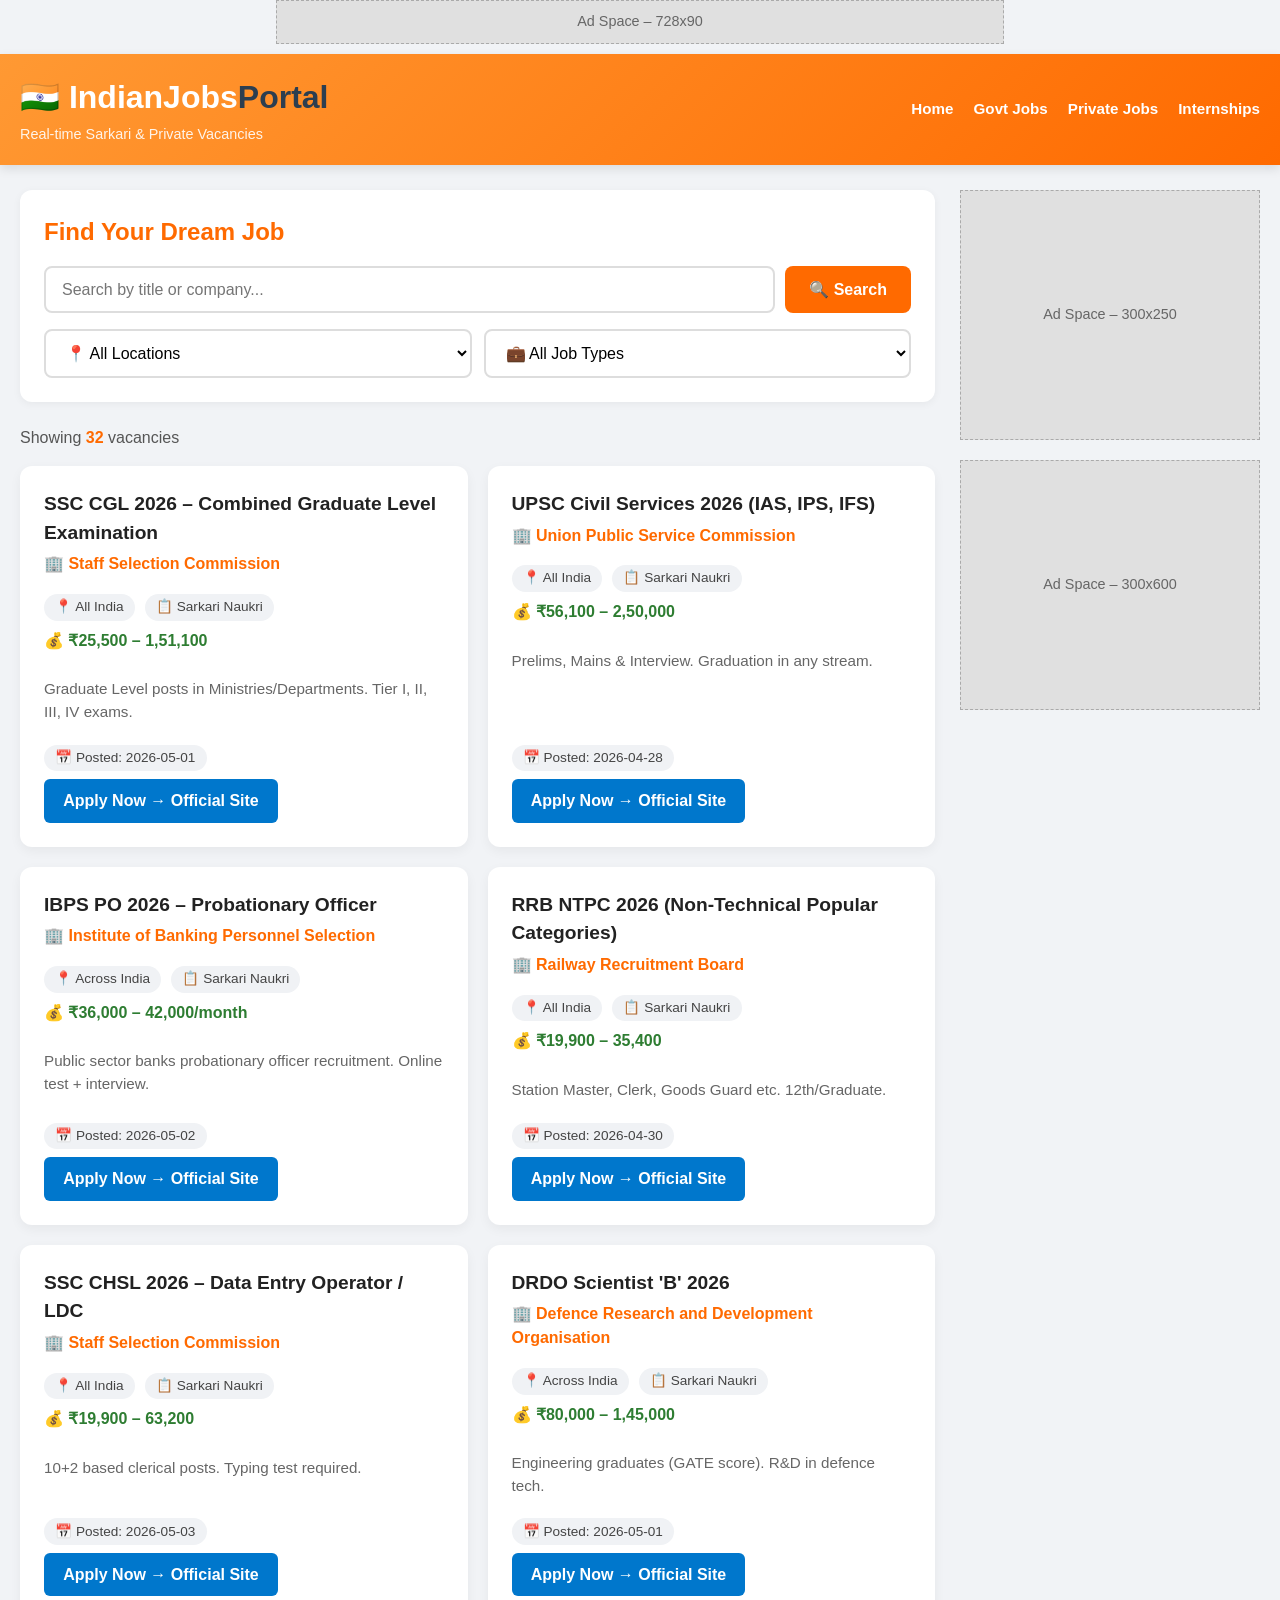
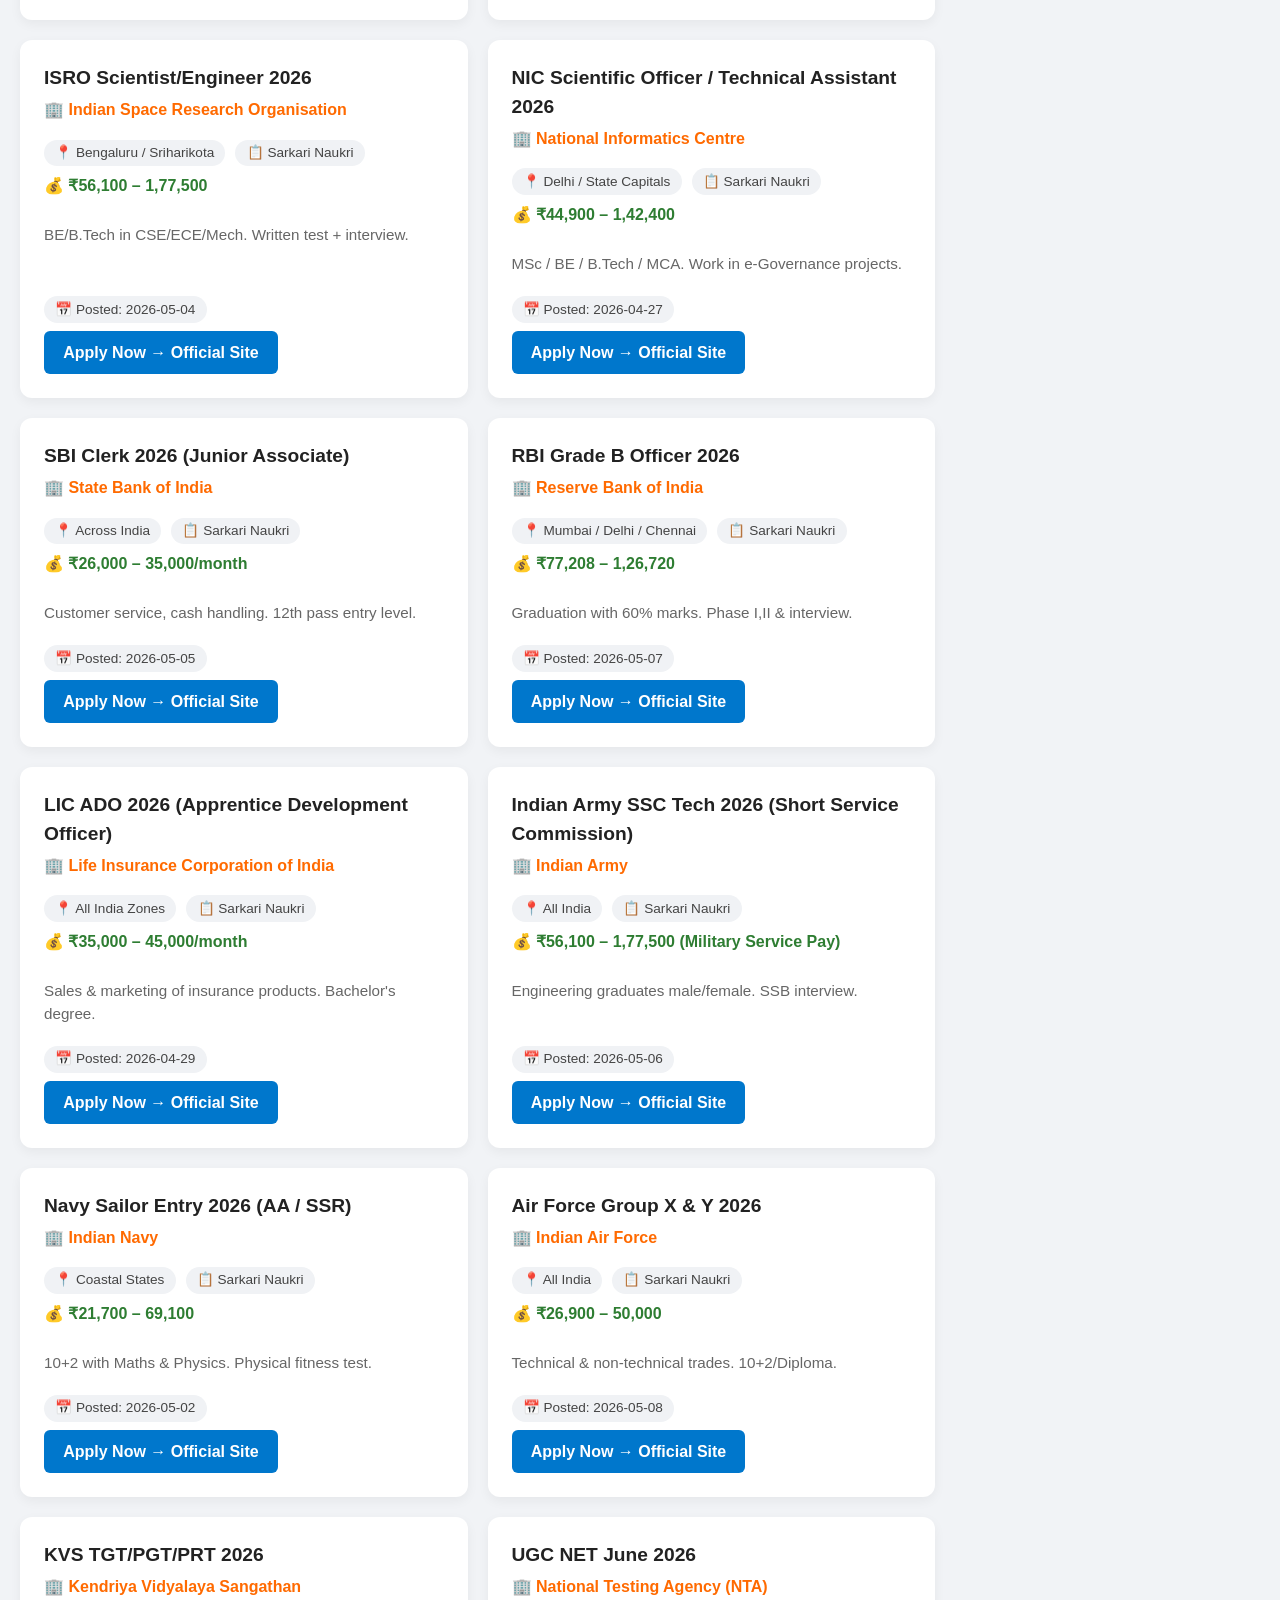
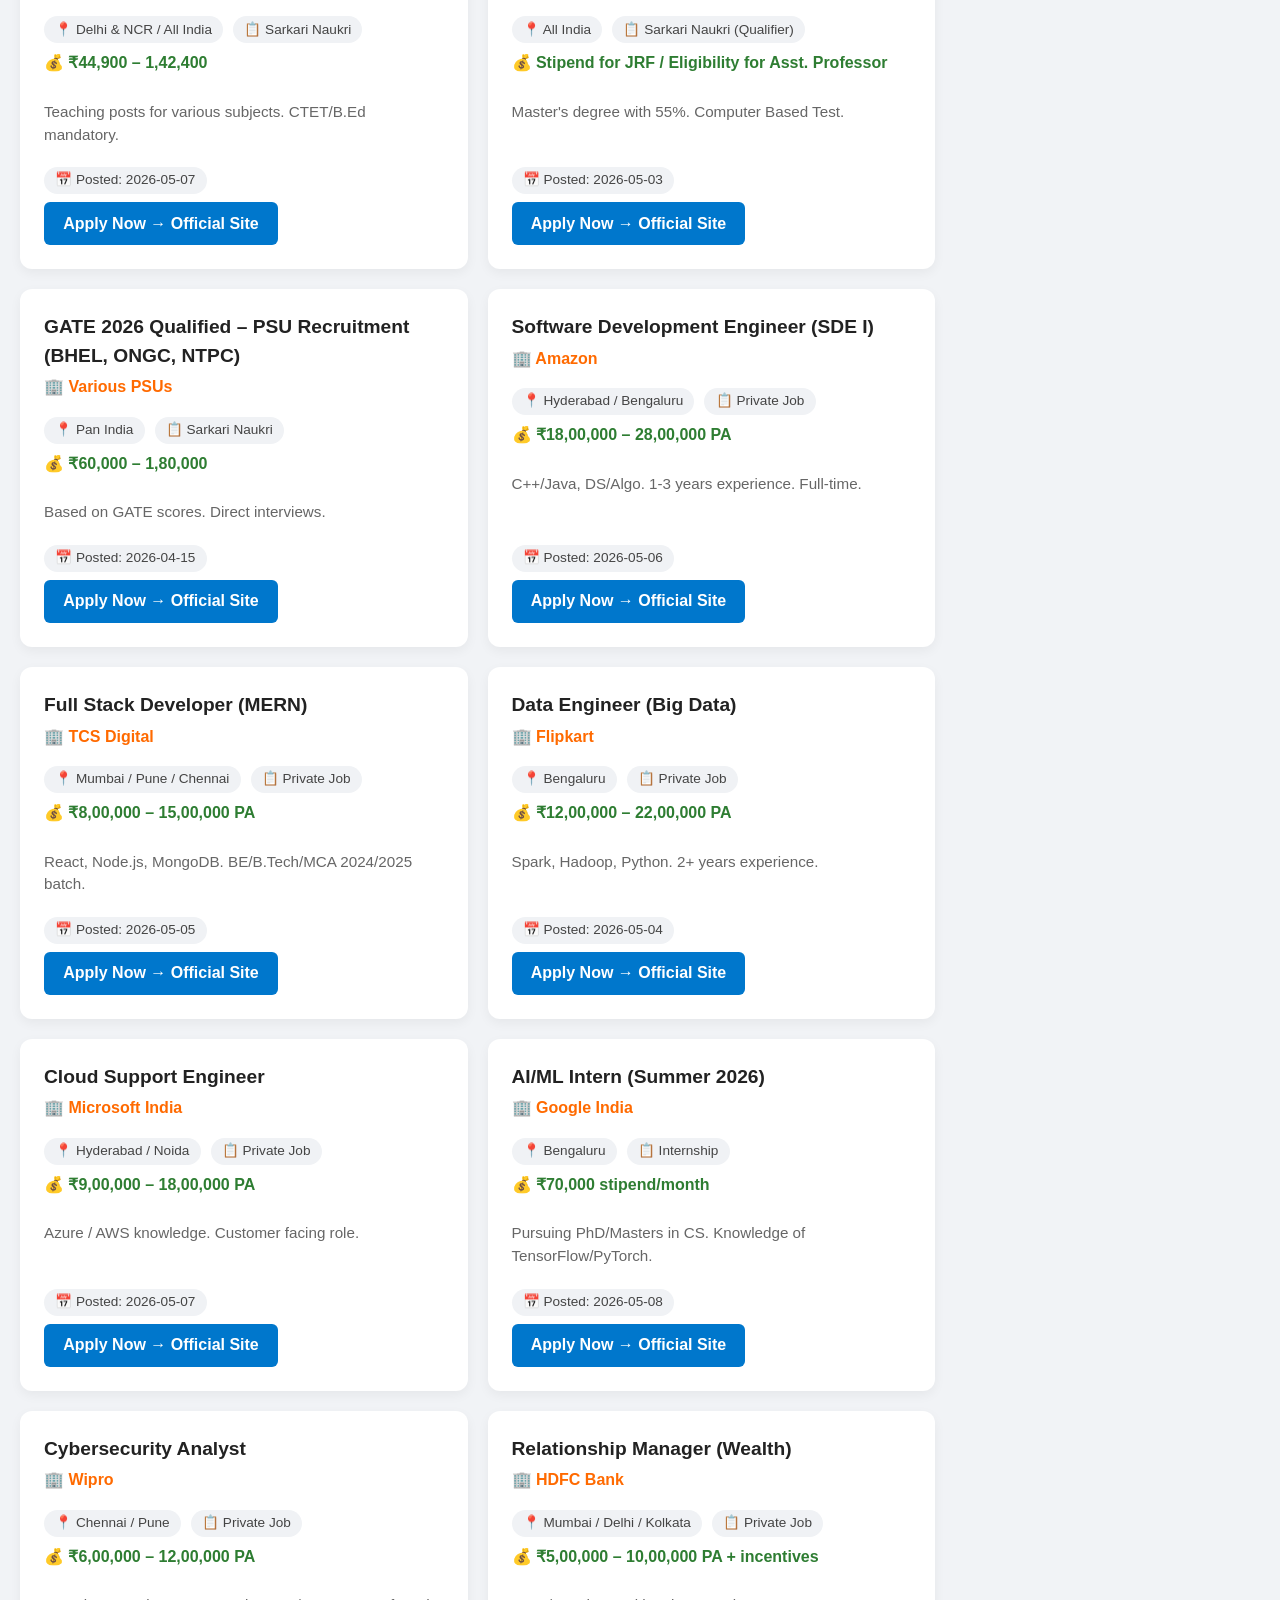
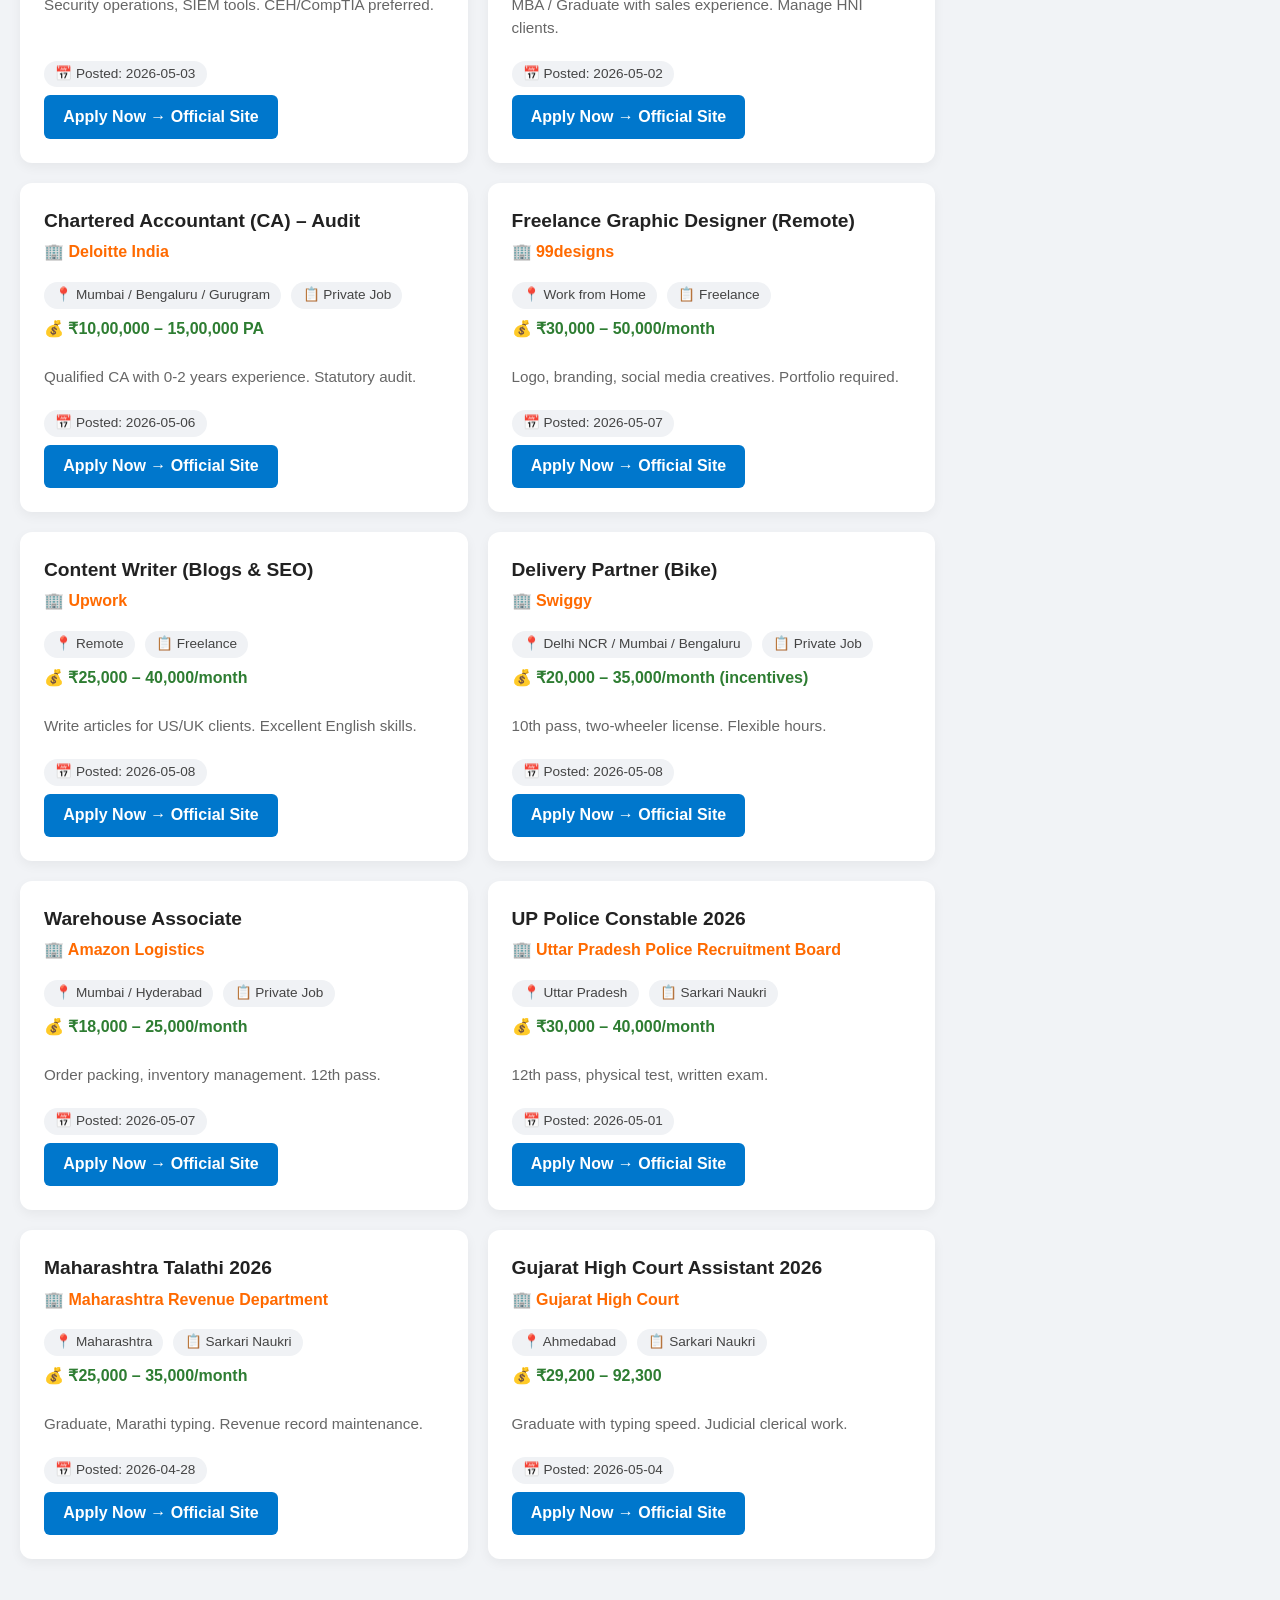
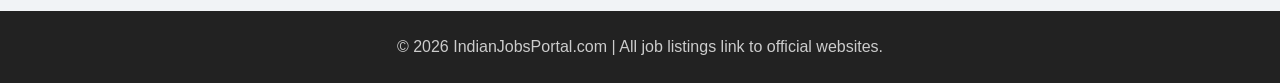
==== index.html @ a309f84c "Add files via upload" ====
<!DOCTYPE html>
<html lang="en">
<head>
  <meta charset="UTF-8">
  <meta name="viewport" content="width=device-width, initial-scale=1.0">
  <title>Indian Jobs Vacancy 2026 | Sarkari & Private Job Alerts</title>
  <link rel="stylesheet" href="style.css">
</head>
<body>
  <!-- Top Leaderboard Ad Banner -->
  <div class="ad-banner top-ad">
    <span>Ad Space – 728x90</span>
  </div>

  <!-- Header -->
  <header class="header">
    <div class="container header-inner">
      <div class="logo">
        <h1>🇮🇳 IndianJobs<span class="accent">Portal</span></h1>
        <p>Real-time Sarkari & Private Vacancies</p>
      </div>
      <!-- Simple Navigation -->
      <nav class="nav">
        <a href="#">Home</a>
        <a href="#">Govt Jobs</a>
        <a href="#">Private Jobs</a>
        <a href="#">Internships</a>
      </nav>
    </div>
  </header>

  <div class="container main-layout">
    <!-- Main Content Area -->
    <main class="content">
      <!-- Search & Filters -->
      <section class="filters-card">
        <h2>Find Your Dream Job</h2>
        <div class="search-box">
          <input type="text" id="searchInput" placeholder="Search by title or company...">
          <button id="searchBtn">🔍 Search</button>
        </div>
        <div class="filter-row">
          <select id="locationFilter">
            <option value="">📍 All Locations</option>
            <!-- Populated from jobs but hardcoded for common ones -->
            <option value="All India">All India</option>
            <option value="Across India">Across India</option>
            <option value="Bengaluru">Bengaluru</option>
            <option value="Mumbai">Mumbai</option>
            <option value="Delhi / NCR">Delhi / NCR</option>
            <option value="Hyderabad">Hyderabad</option>
            <option value="Pune">Pune</option>
            <option value="Chennai">Chennai</option>
            <option value="Work from Home">Work from Home</option>
            <option value="Uttar Pradesh">Uttar Pradesh</option>
            <option value="Maharashtra">Maharashtra</option>
          </select>
          <select id="typeFilter">
            <option value="">💼 All Job Types</option>
            <option value="Sarkari Naukri">Sarkari Naukri</option>
            <option value="Private Job">Private Job</option>
            <option value="Internship">Internship</option>
            <option value="Freelance">Freelance</option>
          </select>
        </div>
      </section>

      <!-- Results Info -->
      <div class="results-info">
        Showing <span id="resultCount">0</span> vacancies
      </div>

      <!-- Job Cards Grid -->
      <div id="jobsContainer" class="jobs-grid"></div>

      <!-- In-feed Ad after some rows (visible dynamically) -->
      <div class="infeed-ad">Ad Space – 300x250</div>
    </main>

    <!-- Right Sidebar for Ads -->
    <aside class="sidebar">
      <div class="sticky-ads">
        <div class="ad-rectangle">Ad Space – 300x250</div>
        <div class="ad-rectangle">Ad Space – 300x600</div>
      </div>
    </aside>
  </div>

  <!-- Footer -->
  <footer class="footer">
    <div class="container">
      <p>© 2026 IndianJobsPortal.com | All job listings link to official websites.</p>
    </div>
  </footer>

  <!-- Scripts -->
  <script src="data.js"></script>
  <script src="script.js"></script>
</body>
</html>
---- style.css ----
/* Reset & Base */
* {
  margin: 0;
  padding: 0;
  box-sizing: border-box;
}

body {
  font-family: 'Segoe UI', Roboto, sans-serif;
  background: #f1f3f6;
  color: #333;
  line-height: 1.5;
}

.container {
  max-width: 1300px;
  margin: auto;
  padding: 0 20px;
}

/* Ads Styling */
.ad-banner {
  background: #e0e0e0;
  text-align: center;
  padding: 10px;
  margin: 0 auto 10px;
  border: 1px dashed #aaa;
  font-size: 0.9rem;
  color: #666;
  max-width: 728px;
  margin-left: auto;
  margin-right: auto;
}

/* Header */
.header {
  background: linear-gradient(135deg, #ff9933, #ff6a00);
  color: white;
  padding: 1.2rem 0;
  box-shadow: 0 4px 10px rgba(0,0,0,0.1);
}

.header-inner {
  display: flex;
  justify-content: space-between;
  align-items: center;
  flex-wrap: wrap;
}

.logo h1 {
  font-size: 2rem;
  margin-bottom: 0.2rem;
}
.logo .accent {
  color: #2c3e50;
}
.logo p {
  font-size: 0.9rem;
  opacity: 0.9;
}

.nav {
  display: flex;
  gap: 20px;
}
.nav a {
  color: white;
  text-decoration: none;
  font-weight: 600;
  font-size: 0.95rem;
  padding: 0.4rem 0;
}
.nav a:hover {
  text-decoration: underline;
}

/* Main Layout - Two Columns */
.main-layout {
  display: flex;
  gap: 25px;
  margin: 25px auto;
  align-items: flex-start;
}

.content {
  flex: 1;
  min-width: 0;
}

.sidebar {
  width: 300px;
  flex-shrink: 0;
}

.sticky-ads {
  position: sticky;
  top: 20px;
}

.ad-rectangle {
  background: #e0e0e0;
  border: 1px dashed #aaa;
  margin-bottom: 20px;
  text-align: center;
  padding: 40px 10px;
  min-height: 250px;
  display: flex;
  align-items: center;
  justify-content: center;
  color: #666;
  font-size: 0.9rem;
}

.infeed-ad {
  display: none; /* Hidden by default; can show between job cards */
  background: #e0e0e0;
  border: 1px dashed #aaa;
  text-align: center;
  padding: 20px;
  margin: 20px 0;
}

/* Filters Card */
.filters-card {
  background: white;
  padding: 1.5rem;
  border-radius: 12px;
  box-shadow: 0 2px 8px rgba(0,0,0,0.05);
  margin-bottom: 1.5rem;
}
.filters-card h2 {
  font-size: 1.5rem;
  margin-bottom: 1rem;
  color: #ff6a00;
}
.search-box {
  display: flex;
  gap: 10px;
  margin-bottom: 1rem;
}
.search-box input {
  flex: 1;
  padding: 0.8rem 1rem;
  border: 2px solid #ddd;
  border-radius: 8px;
  font-size: 1rem;
  transition: 0.3s;
}
.search-box input:focus {
  border-color: #ff6a00;
  outline: none;
}
.search-box button {
  background: #ff6a00;
  color: white;
  border: none;
  padding: 0.8rem 1.5rem;
  border-radius: 8px;
  cursor: pointer;
  font-weight: bold;
  font-size: 1rem;
}
.search-box button:hover {
  background: #e55d00;
}
.filter-row {
  display: flex;
  gap: 12px;
  flex-wrap: wrap;
}
.filter-row select {
  flex: 1;
  min-width: 160px;
  padding: 0.8rem 1rem;
  border: 2px solid #ddd;
  border-radius: 8px;
  font-size: 1rem;
  background: white;
  cursor: pointer;
}

.results-info {
  font-size: 1rem;
  margin-bottom: 1rem;
  color: #555;
}
.results-info span {
  font-weight: bold;
  color: #ff6a00;
}

/* Job Grid */
.jobs-grid {
  display: grid;
  grid-template-columns: repeat(auto-fill, minmax(300px, 1fr));
  gap: 20px;
  margin-bottom: 20px;
}

.job-card {
  background: white;
  border-radius: 12px;
  padding: 1.5rem;
  box-shadow: 0 4px 12px rgba(0,0,0,0.05);
  transition: transform 0.2s, box-shadow 0.2s;
  display: flex;
  flex-direction: column;
}
.job-card:hover {
  transform: translateY(-3px);
  box-shadow: 0 8px 18px rgba(0,0,0,0.1);
}
.job-title {
  font-size: 1.2rem;
  font-weight: 700;
  color: #222;
  margin-bottom: 0.3rem;
}
.job-company {
  color: #ff6a00;
  font-weight: 600;
  margin-bottom: 0.6rem;
}
.job-detail {
  display: flex;
  gap: 10px;
  flex-wrap: wrap;
  margin: 0.5rem 0;
  font-size: 0.85rem;
}
.detail-item {
  background: #f0f2f5;
  padding: 0.2rem 0.7rem;
  border-radius: 20px;
  color: #444;
}
.job-desc {
  color: #666;
  margin: 0.8rem 0;
  flex-grow: 1;
  font-size: 0.95rem;
}
.salary {
  font-weight: 700;
  color: #2e7d32;
  margin-bottom: 0.8rem;
}
.apply-btn {
  display: inline-block;
  background: #0077cc;
  color: white;
  padding: 0.6rem 1.2rem;
  border-radius: 6px;
  text-decoration: none;
  font-weight: 600;
  text-align: center;
  transition: 0.3s;
  align-self: flex-start;
}
.apply-btn:hover {
  background: #005fa3;
}
.no-jobs {
  grid-column: 1 / -1;
  text-align: center;
  padding: 2rem;
  font-size: 1.2rem;
  color: #888;
  background: white;
  border-radius: 12px;
}

/* Footer */
.footer {
  background: #222;
  color: #ccc;
  text-align: center;
  padding: 1.5rem;
  margin-top: 2rem;
}

/* Responsive */
@media (max-width: 900px) {
  .main-layout {
    flex-direction: column;
  }
  .sidebar {
    width: 100%;
  }
  .sticky-ads {
    position: static;
    display: flex;
    gap: 15px;
    justify-content: space-around;
    flex-wrap: wrap;
  }
  .ad-rectangle {
    min-width: 250px;
    flex: 1;
  }
}
@media (max-width: 600px) {
  .search-box {
    flex-direction: column;
  }
  .filter-row {
    flex-direction: column;
  }
  .header-inner {
    flex-direction: column;
    gap: 10px;
    text-align: center;
  }
  .nav {
    justify-content: center;
  }
}
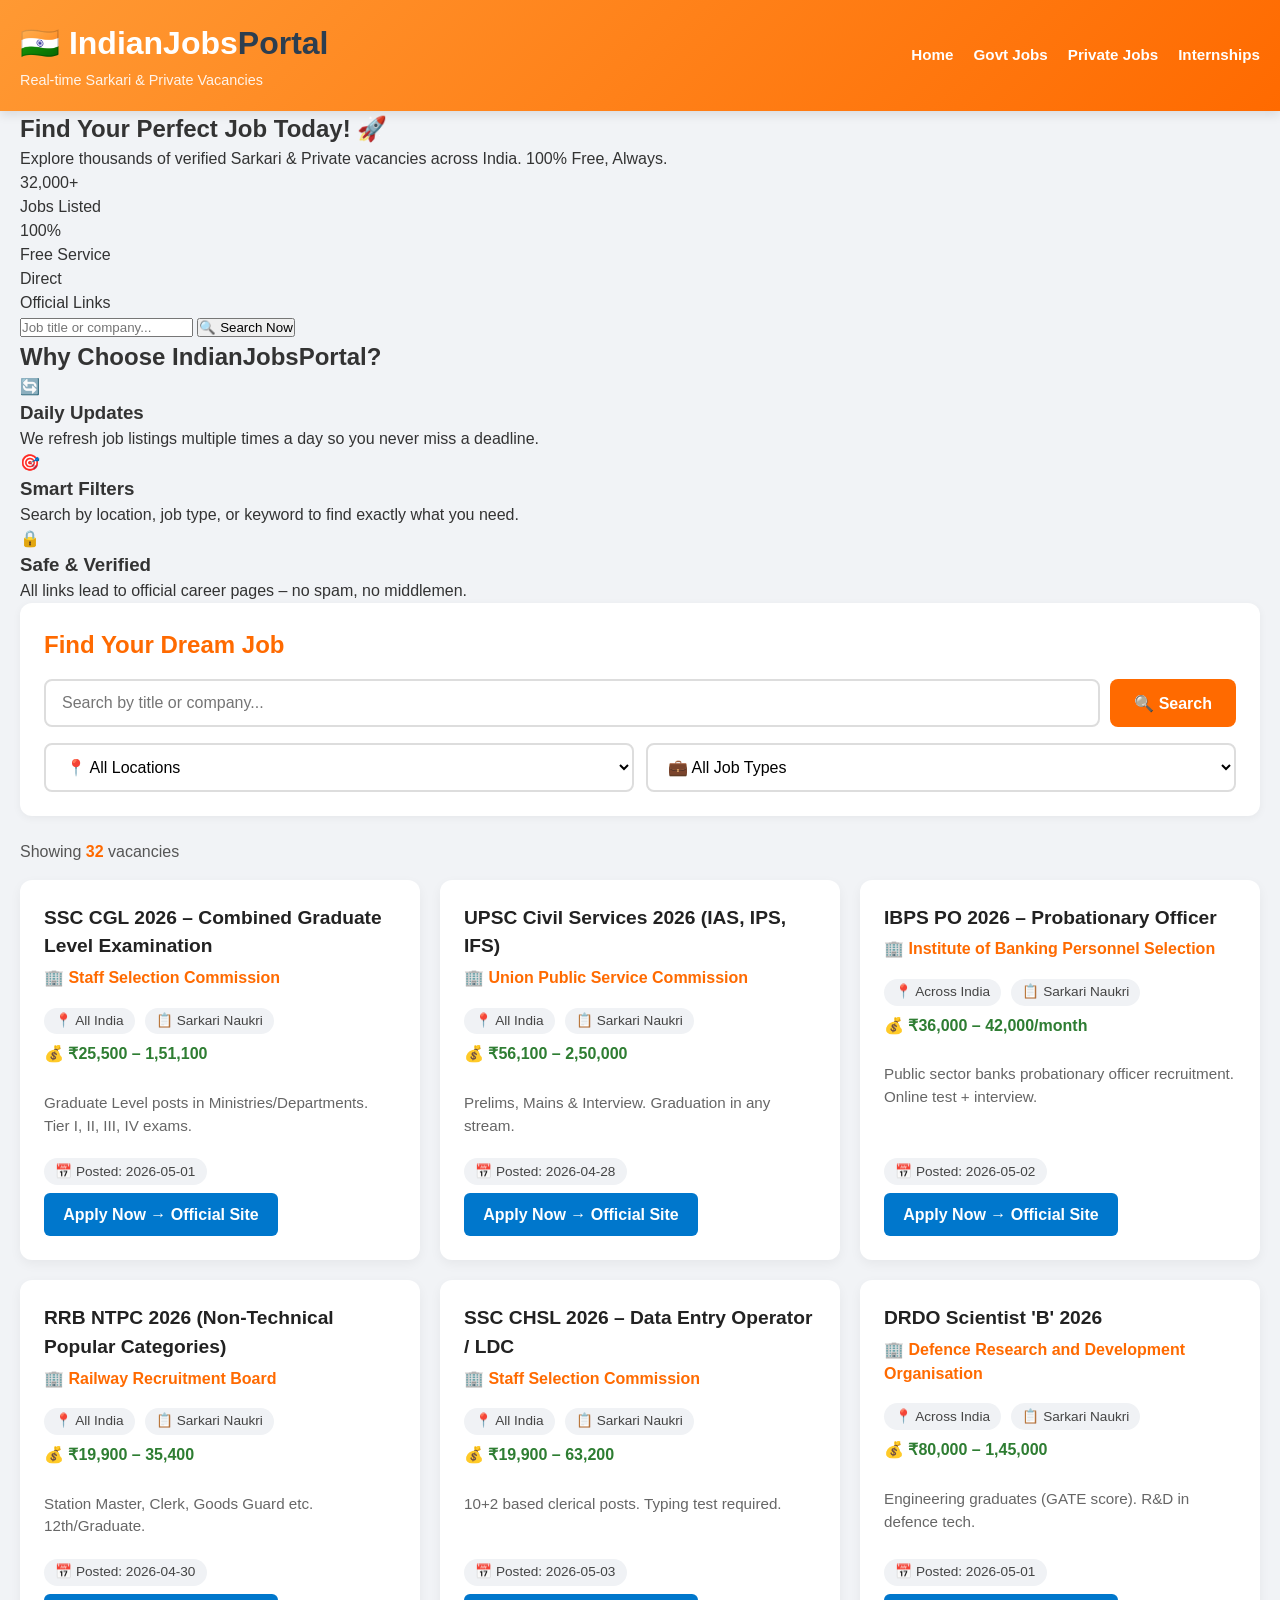
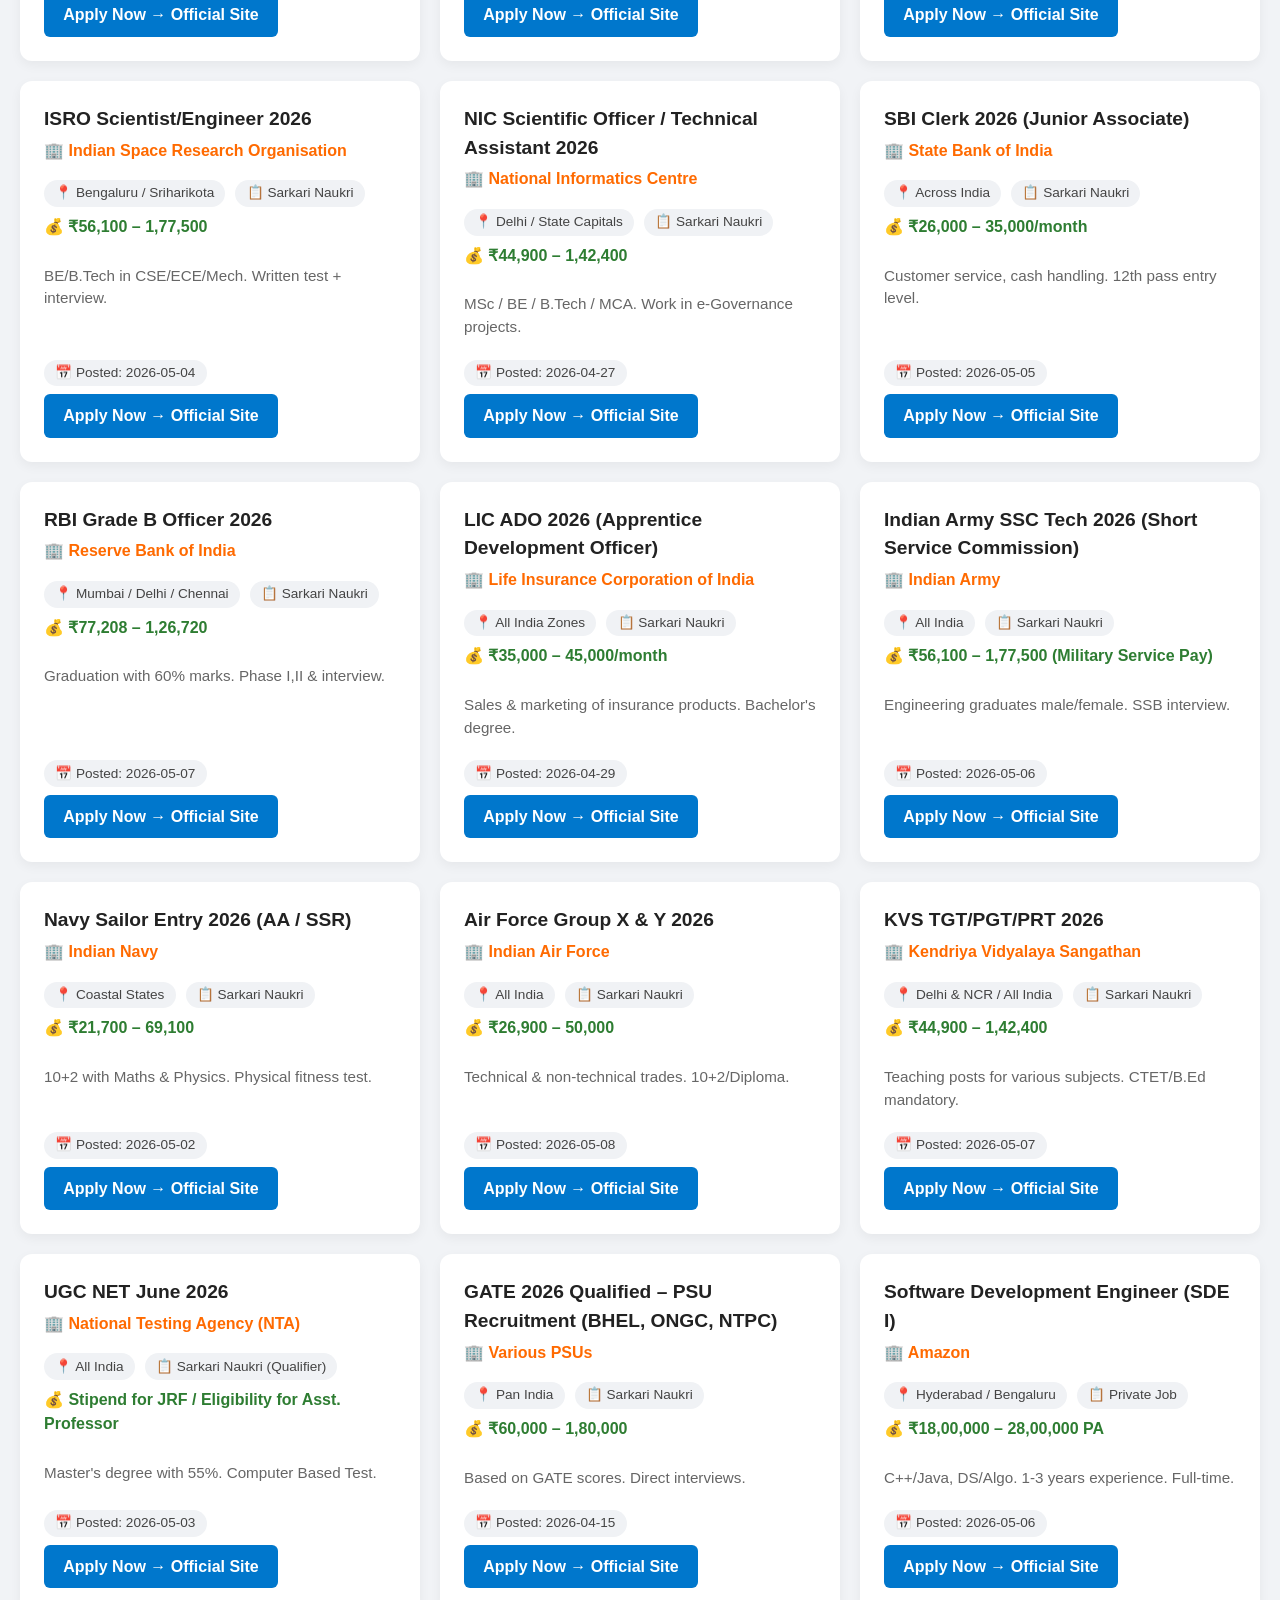
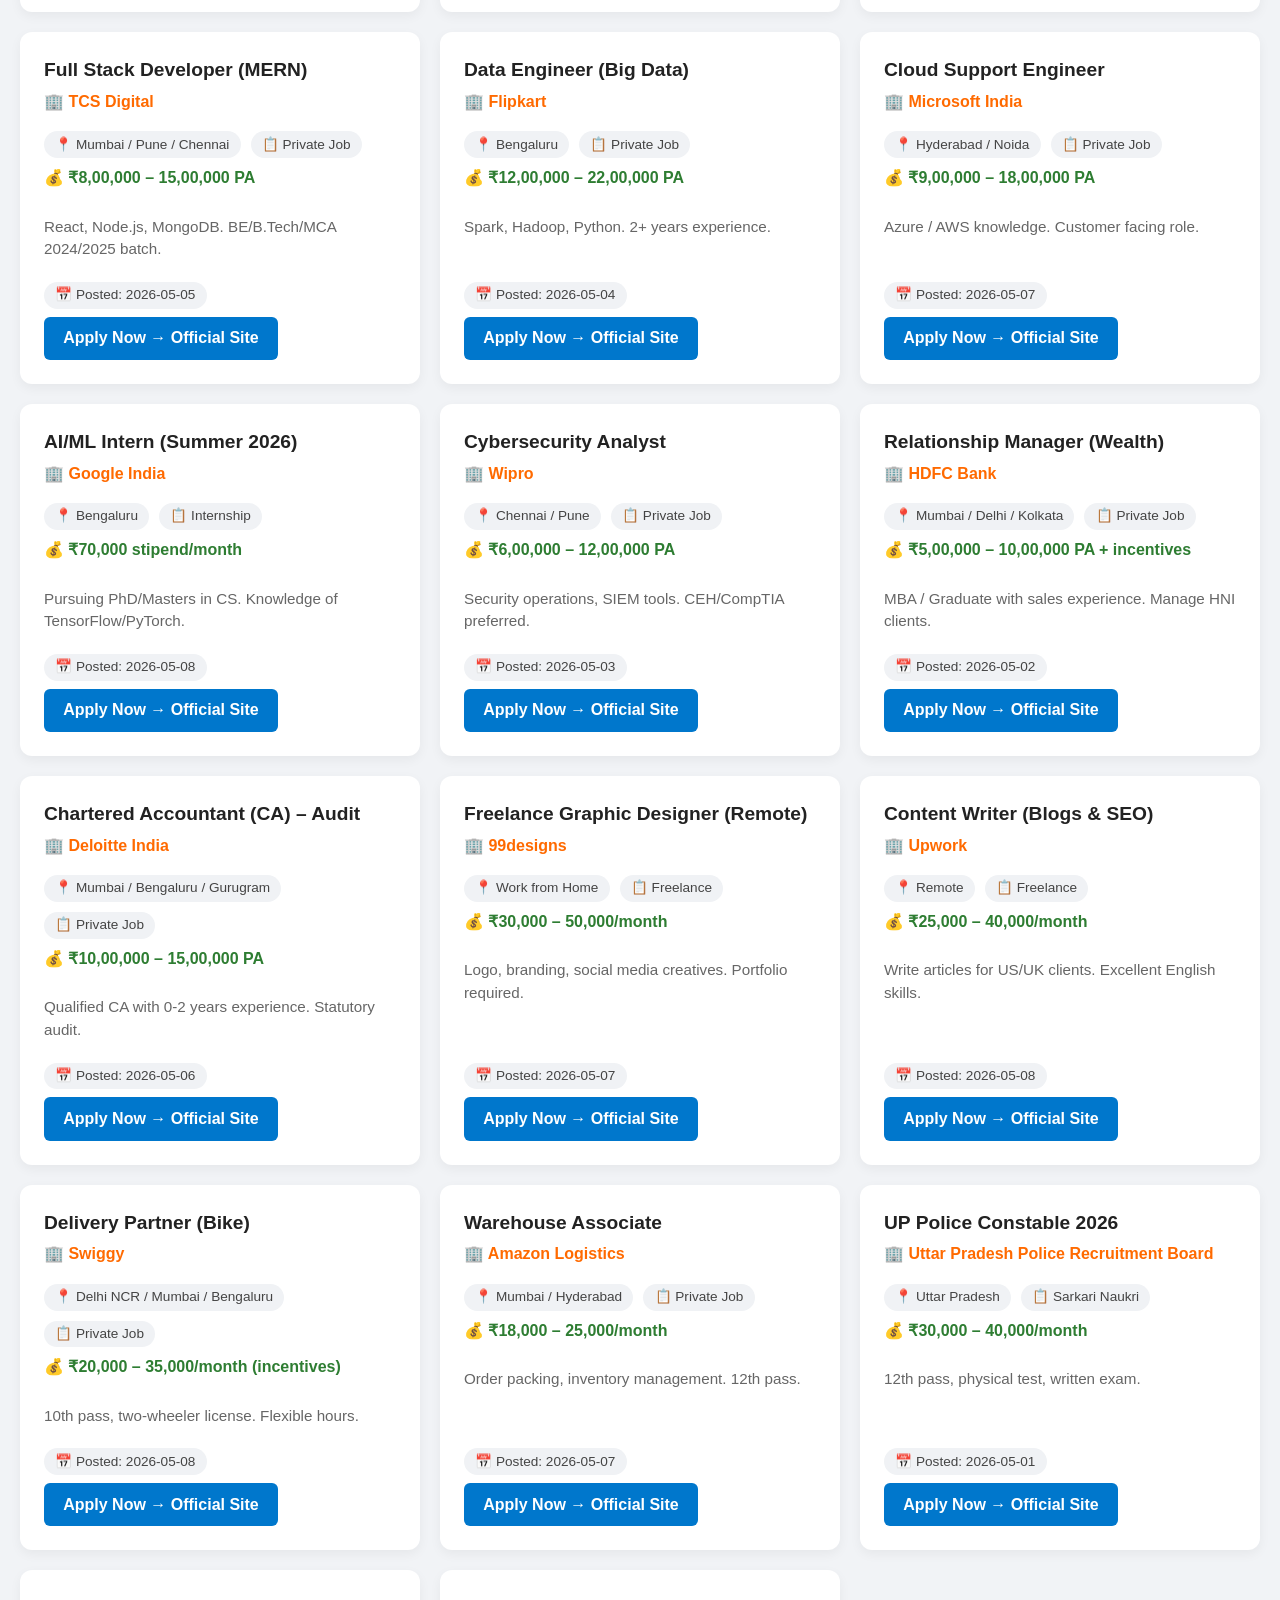
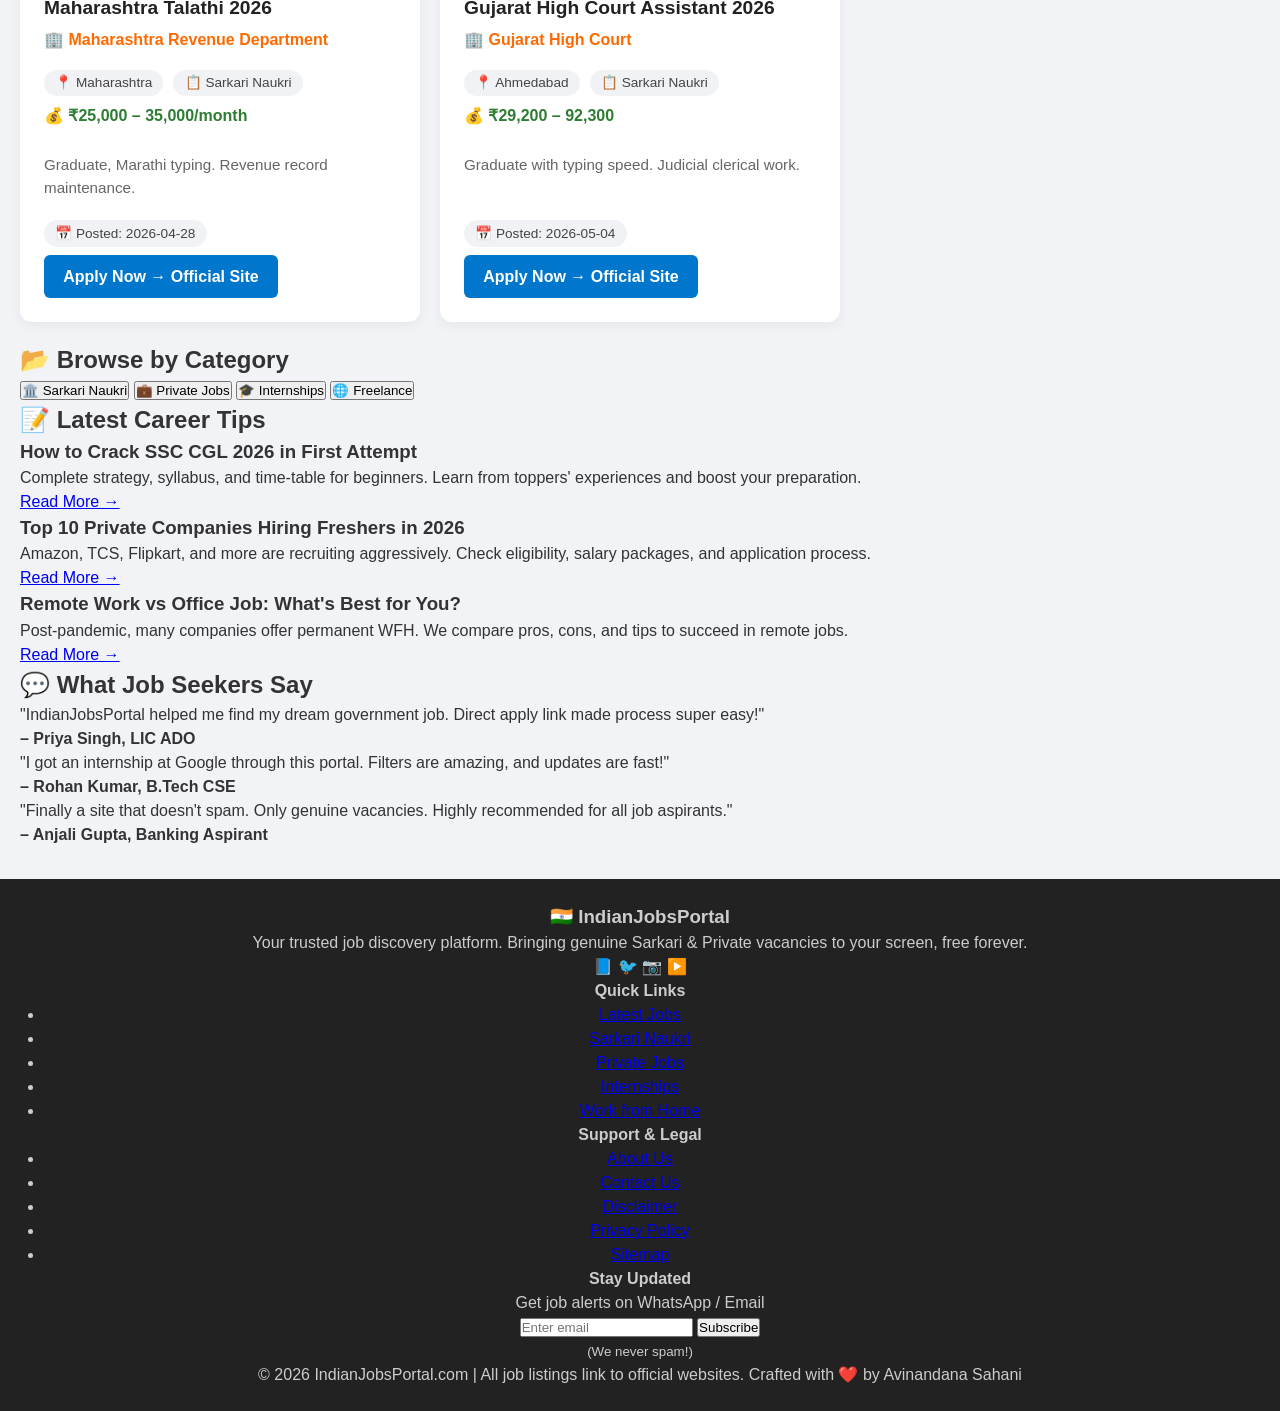
==== commit 436458ef: "Update index.html" ====
--- a/index.html
+++ b/index.html
@@ -5,96 +5,214 @@
   <meta name="viewport" content="width=device-width, initial-scale=1.0">
   <title>Indian Jobs Vacancy 2026 | Sarkari & Private Job Alerts</title>
   <link rel="stylesheet" href="style.css">
+  <!-- Google AdSense Auto Ads Code yahan paste karo -->
 </head>
 <body>
-  <!-- Top Leaderboard Ad Banner -->
-  <div class="ad-banner top-ad">
-    <span>Ad Space – 728x90</span>
-  </div>
-
-  <!-- Header -->
+  <!-- Header (same) -->
   <header class="header">
     <div class="container header-inner">
       <div class="logo">
         <h1>🇮🇳 IndianJobs<span class="accent">Portal</span></h1>
         <p>Real-time Sarkari & Private Vacancies</p>
       </div>
-      <!-- Simple Navigation -->
       <nav class="nav">
-        <a href="#">Home</a>
-        <a href="#">Govt Jobs</a>
-        <a href="#">Private Jobs</a>
-        <a href="#">Internships</a>
+        <a href="#" onclick="filterByType('')">Home</a>
+        <a href="#" onclick="filterByType('Sarkari Naukri')">Govt Jobs</a>
+        <a href="#" onclick="filterByType('Private Job')">Private Jobs</a>
+        <a href="#" onclick="filterByType('Internship')">Internships</a>
       </nav>
     </div>
   </header>
 
-  <div class="container main-layout">
-    <!-- Main Content Area -->
-    <main class="content">
-      <!-- Search & Filters -->
-      <section class="filters-card">
-        <h2>Find Your Dream Job</h2>
-        <div class="search-box">
-          <input type="text" id="searchInput" placeholder="Search by title or company...">
-          <button id="searchBtn">🔍 Search</button>
-        </div>
-        <div class="filter-row">
-          <select id="locationFilter">
-            <option value="">📍 All Locations</option>
-            <!-- Populated from jobs but hardcoded for common ones -->
-            <option value="All India">All India</option>
-            <option value="Across India">Across India</option>
-            <option value="Bengaluru">Bengaluru</option>
-            <option value="Mumbai">Mumbai</option>
-            <option value="Delhi / NCR">Delhi / NCR</option>
-            <option value="Hyderabad">Hyderabad</option>
-            <option value="Pune">Pune</option>
-            <option value="Chennai">Chennai</option>
-            <option value="Work from Home">Work from Home</option>
-            <option value="Uttar Pradesh">Uttar Pradesh</option>
-            <option value="Maharashtra">Maharashtra</option>
-          </select>
-          <select id="typeFilter">
-            <option value="">💼 All Job Types</option>
-            <option value="Sarkari Naukri">Sarkari Naukri</option>
-            <option value="Private Job">Private Job</option>
-            <option value="Internship">Internship</option>
-            <option value="Freelance">Freelance</option>
-          </select>
-        </div>
-      </section>
-
-      <!-- Results Info -->
-      <div class="results-info">
-        Showing <span id="resultCount">0</span> vacancies
-      </div>
-
-      <!-- Job Cards Grid -->
-      <div id="jobsContainer" class="jobs-grid"></div>
-
-      <!-- In-feed Ad after some rows (visible dynamically) -->
-      <div class="infeed-ad">Ad Space – 300x250</div>
-    </main>
-
-    <!-- Right Sidebar for Ads -->
-    <aside class="sidebar">
-      <div class="sticky-ads">
-        <div class="ad-rectangle">Ad Space – 300x250</div>
-        <div class="ad-rectangle">Ad Space – 300x600</div>
-      </div>
-    </aside>
-  </div>
-
-  <!-- Footer -->
+  <!-- ➕ HERO SECTION (naya) -->
+  <section class="hero">
+    <div class="container">
+      <div class="hero-content">
+        <h2>Find Your Perfect Job Today! 🚀</h2>
+        <p>Explore thousands of verified Sarkari & Private vacancies across India. 100% Free, Always.</p>
+        <div class="hero-stats">
+          <div class="stat-item"><span class="stat-number">32,000+</span> <br>Jobs Listed</div>
+          <div class="stat-item"><span class="stat-number">100%</span> <br>Free Service</div>
+          <div class="stat-item"><span class="stat-number">Direct</span> <br>Official Links</div>
+        </div>
+        <!-- Quick search in hero -->
+        <div class="hero-search">
+          <input type="text" id="heroSearchInput" placeholder="Job title or company...">
+          <button onclick="quickSearch()">🔍 Search Now</button>
+        </div>
+      </div>
+    </div>
+  </section>
+
+  <!-- ➕ FEATURES SECTION (naya) -->
+  <section class="features">
+    <div class="container">
+      <h2 class="section-title">Why Choose IndianJobsPortal?</h2>
+      <div class="features-grid">
+        <div class="feature-card">
+          <div class="feature-icon">🔄</div>
+          <h3>Daily Updates</h3>
+          <p>We refresh job listings multiple times a day so you never miss a deadline.</p>
+        </div>
+        <div class="feature-card">
+          <div class="feature-icon">🎯</div>
+          <h3>Smart Filters</h3>
+          <p>Search by location, job type, or keyword to find exactly what you need.</p>
+        </div>
+        <div class="feature-card">
+          <div class="feature-icon">🔒</div>
+          <h3>Safe & Verified</h3>
+          <p>All links lead to official career pages – no spam, no middlemen.</p>
+        </div>
+      </div>
+    </div>
+  </section>
+
+  <!-- Main Content -->
+  <main class="container">
+    <!-- Search & Filters (same) -->
+    <section class="filters-card">
+      <h2>Find Your Dream Job</h2>
+      <div class="search-box">
+        <input type="text" id="searchInput" placeholder="Search by title or company...">
+        <button id="searchBtn">🔍 Search</button>
+      </div>
+      <div class="filter-row">
+        <select id="locationFilter">
+          <option value="">📍 All Locations</option>
+          <option value="All India">All India</option>
+          <option value="Across India">Across India</option>
+          <option value="Bengaluru">Bengaluru</option>
+          <option value="Mumbai">Mumbai</option>
+          <option value="Delhi / NCR">Delhi / NCR</option>
+          <option value="Hyderabad">Hyderabad</option>
+          <option value="Pune">Pune</option>
+          <option value="Chennai">Chennai</option>
+          <option value="Work from Home">Work from Home</option>
+          <option value="Uttar Pradesh">Uttar Pradesh</option>
+          <option value="Maharashtra">Maharashtra</option>
+        </select>
+        <select id="typeFilter">
+          <option value="">💼 All Job Types</option>
+          <option value="Sarkari Naukri">Sarkari Naukri</option>
+          <option value="Private Job">Private Job</option>
+          <option value="Internship">Internship</option>
+          <option value="Freelance">Freelance</option>
+        </select>
+      </div>
+    </section>
+
+    <!-- Results Info -->
+    <div class="results-info">
+      Showing <span id="resultCount">0</span> vacancies
+    </div>
+
+    <!-- Job Cards Grid -->
+    <div id="jobsContainer" class="jobs-grid"></div>
+
+    <!-- ➕ BROWSE BY CATEGORY (naya) -->
+    <section class="category-section">
+      <h2 class="section-title">📂 Browse by Category</h2>
+      <div class="category-buttons">
+        <button onclick="filterByType('Sarkari Naukri')" class="cat-btn sarkari-btn">🏛️ Sarkari Naukri</button>
+        <button onclick="filterByType('Private Job')" class="cat-btn private-btn">💼 Private Jobs</button>
+        <button onclick="filterByType('Internship')" class="cat-btn intern-btn">🎓 Internships</button>
+        <button onclick="filterByType('Freelance')" class="cat-btn freelance-btn">🌐 Freelance</button>
+      </div>
+    </section>
+
+    <!-- ➕ RECENT ARTICLES / BLOG (naya, adds text) -->
+    <section class="blog-section">
+      <h2 class="section-title">📝 Latest Career Tips</h2>
+      <div class="blog-grid">
+        <article class="blog-card">
+          <h3>How to Crack SSC CGL 2026 in First Attempt</h3>
+          <p>Complete strategy, syllabus, and time‑table for beginners. Learn from toppers' experiences and boost your preparation.</p>
+          <a href="#">Read More →</a>
+        </article>
+        <article class="blog-card">
+          <h3>Top 10 Private Companies Hiring Freshers in 2026</h3>
+          <p>Amazon, TCS, Flipkart, and more are recruiting aggressively. Check eligibility, salary packages, and application process.</p>
+          <a href="#">Read More →</a>
+        </article>
+        <article class="blog-card">
+          <h3>Remote Work vs Office Job: What's Best for You?</h3>
+          <p>Post‑pandemic, many companies offer permanent WFH. We compare pros, cons, and tips to succeed in remote jobs.</p>
+          <a href="#">Read More →</a>
+        </article>
+      </div>
+    </section>
+
+    <!-- ➕ TESTIMONIALS (naya, dummy) -->
+    <section class="testimonials">
+      <h2 class="section-title">💬 What Job Seekers Say</h2>
+      <div class="testimonial-grid">
+        <div class="testimonial-card">
+          <p>"IndianJobsPortal helped me find my dream government job. Direct apply link made process super easy!"</p>
+          <strong>– Priya Singh, LIC ADO</strong>
+        </div>
+        <div class="testimonial-card">
+          <p>"I got an internship at Google through this portal. Filters are amazing, and updates are fast!"</p>
+          <strong>– Rohan Kumar, B.Tech CSE</strong>
+        </div>
+        <div class="testimonial-card">
+          <p>"Finally a site that doesn't spam. Only genuine vacancies. Highly recommended for all job aspirants."</p>
+          <strong>– Anjali Gupta, Banking Aspirant</strong>
+        </div>
+      </div>
+    </section>
+  </main>
+
+  <!-- ➕ FOOTER – stylish multi‑column -->
   <footer class="footer">
-    <div class="container">
-      <p>© 2026 IndianJobsPortal.com | All job listings link to official websites.</p>
+    <div class="container footer-grid">
+      <!-- About Column -->
+      <div class="footer-col">
+        <h3>🇮🇳 IndianJobsPortal</h3>
+        <p>Your trusted job discovery platform. Bringing genuine Sarkari & Private vacancies to your screen, free forever.</p>
+        <div class="social-icons">
+          <span>📘</span> <span>🐦</span> <span>📷</span> <span>▶️</span>
+        </div>
+      </div>
+      <!-- Quick Links Column -->
+      <div class="footer-col">
+        <h4>Quick Links</h4>
+        <ul>
+          <li><a href="#">Latest Jobs</a></li>
+          <li><a href="#">Sarkari Naukri</a></li>
+          <li><a href="#">Private Jobs</a></li>
+          <li><a href="#">Internships</a></li>
+          <li><a href="#">Work from Home</a></li>
+        </ul>
+      </div>
+      <!-- Support Column -->
+      <div class="footer-col">
+        <h4>Support & Legal</h4>
+        <ul>
+          <li><a href="about.html">About Us</a></li>
+          <li><a href="contact.html">Contact Us</a></li>
+          <li><a href="disclaimer.html">Disclaimer</a></li>
+          <li><a href="privacy.html">Privacy Policy</a></li>
+          <li><a href="#">Sitemap</a></li>
+        </ul>
+      </div>
+      <!-- Newsletter / Contact Column -->
+      <div class="footer-col">
+        <h4>Stay Updated</h4>
+        <p>Get job alerts on WhatsApp / Email</p>
+        <form class="newsletter-form">
+          <input type="email" placeholder="Enter email">
+          <button type="submit">Subscribe</button>
+        </form>
+        <small>(We never spam!)</small>
+      </div>
+    </div>
+    <div class="footer-bottom">
+      <p>© 2026 IndianJobsPortal.com | All job listings link to official websites. Crafted with ❤️ by Avinandana Sahani</p>
     </div>
   </footer>
 
-  <!-- Scripts -->
   <script src="data.js"></script>
   <script src="script.js"></script>
 </body>
-</html>+</html>
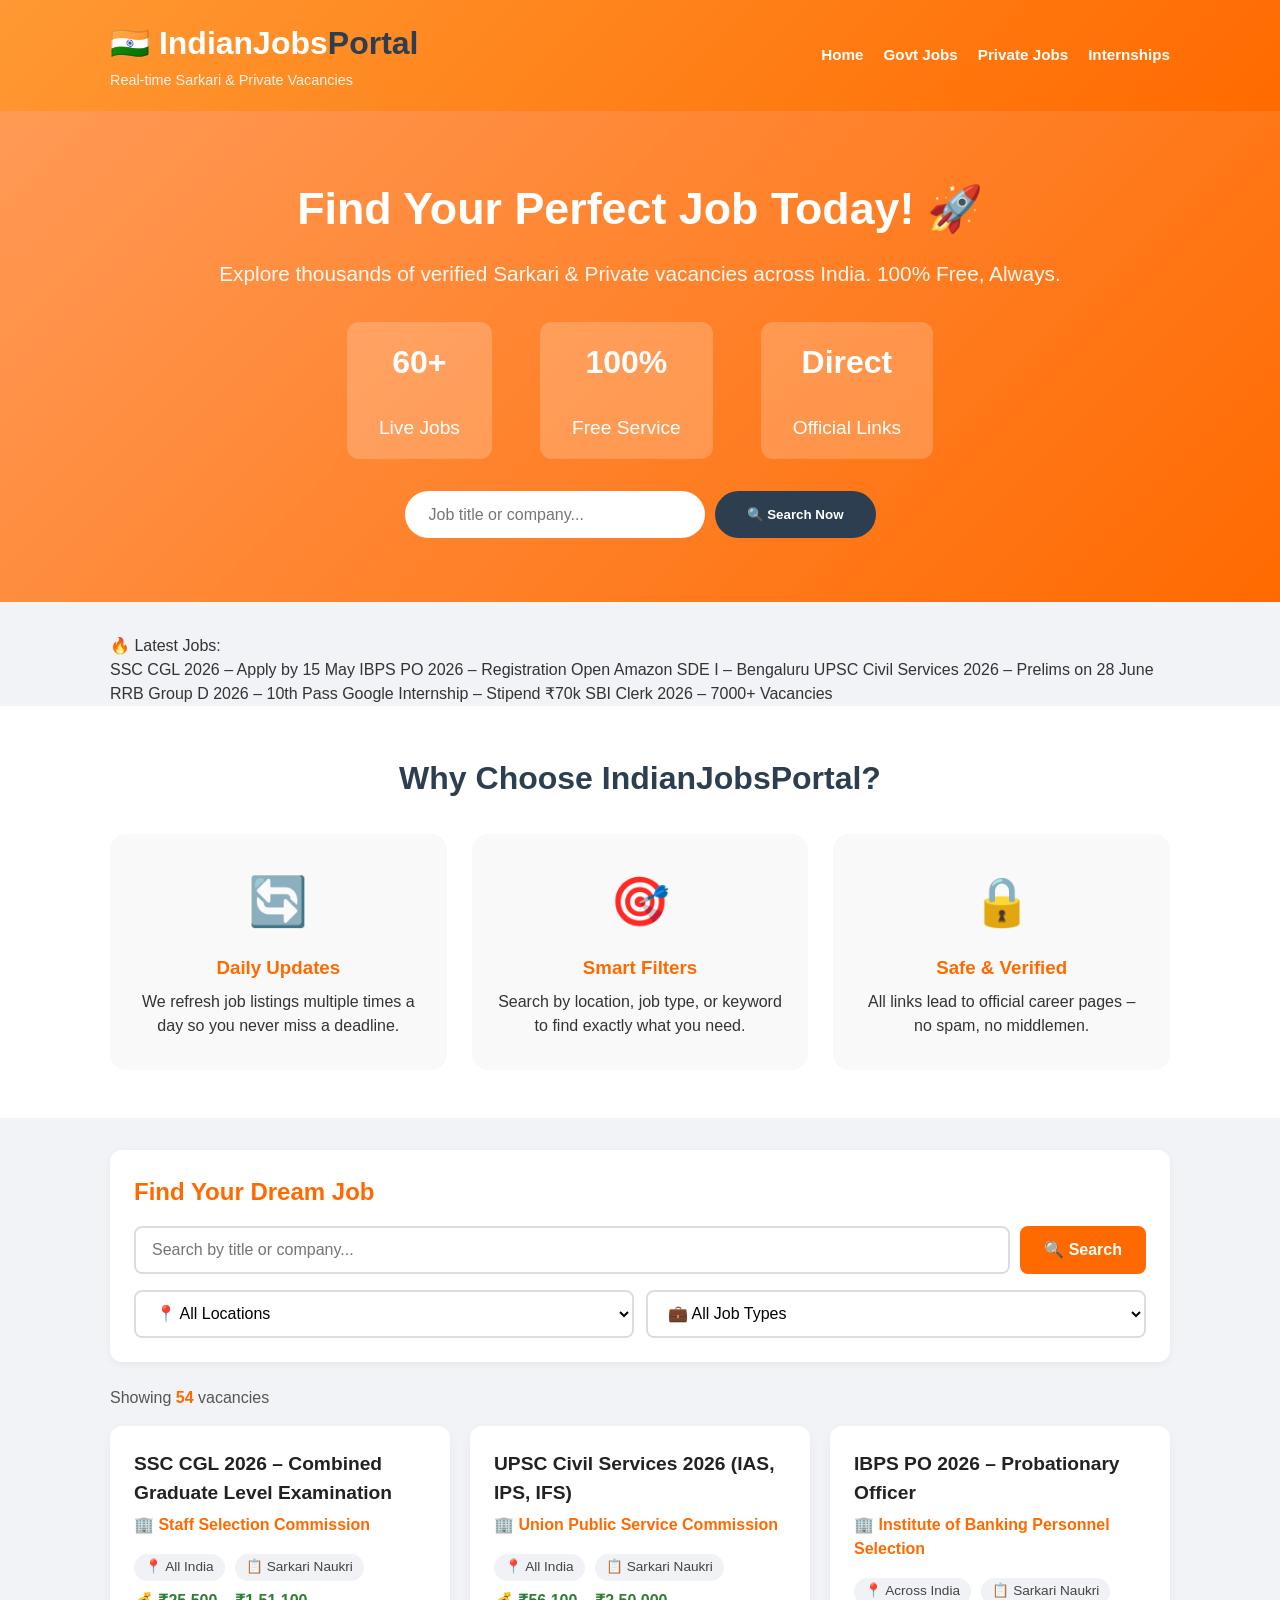
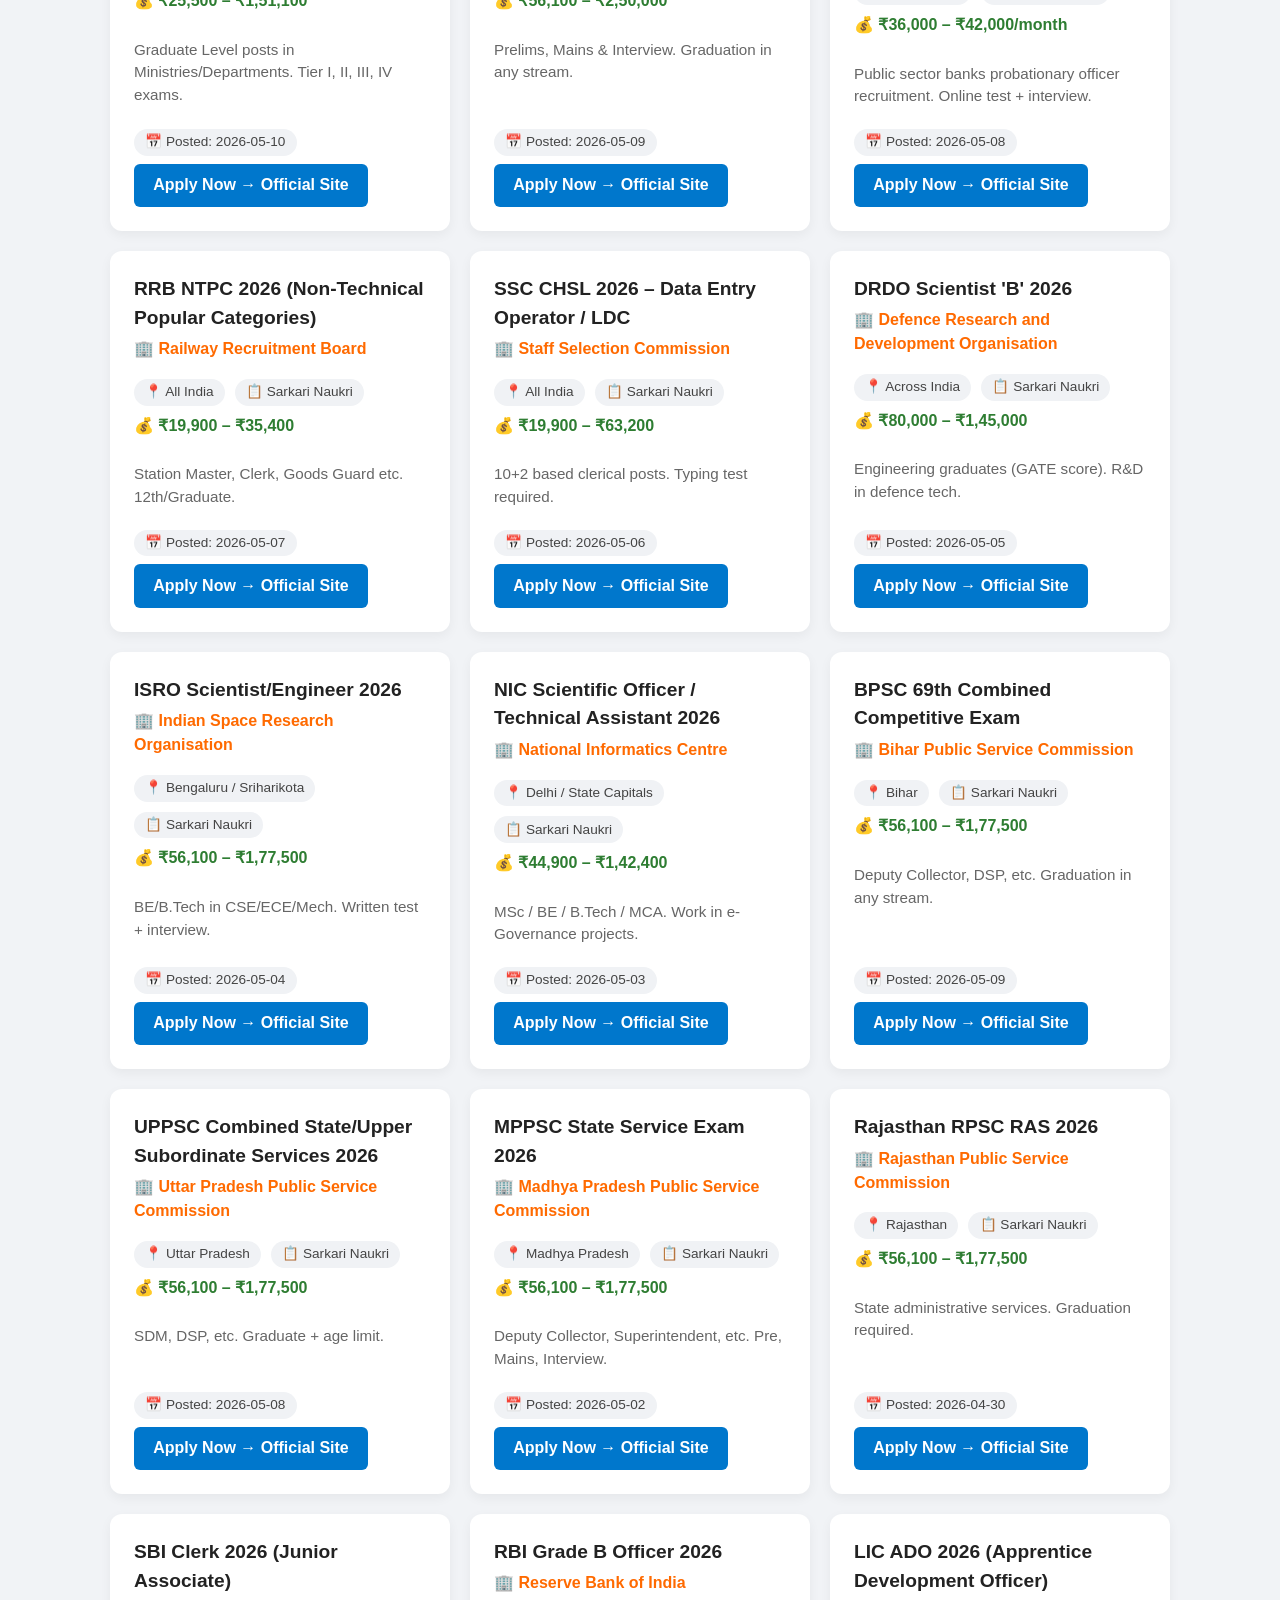
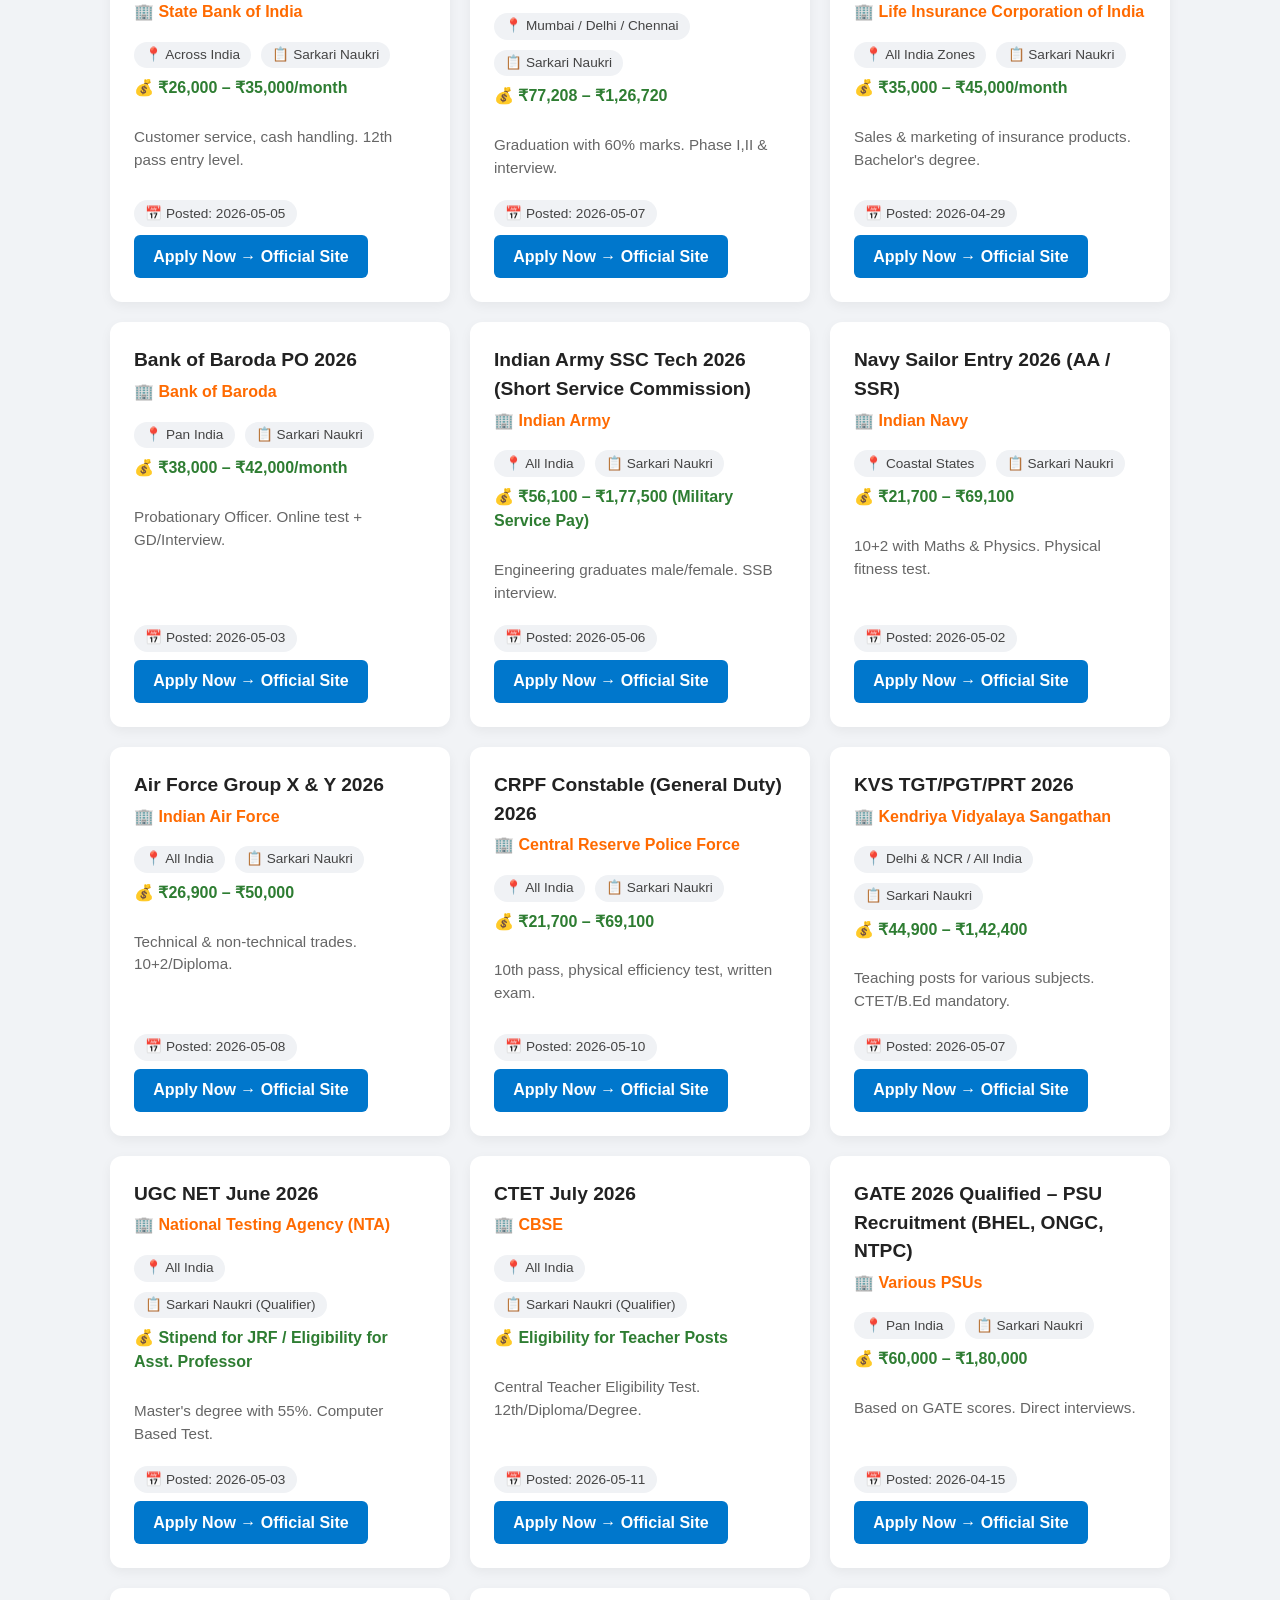
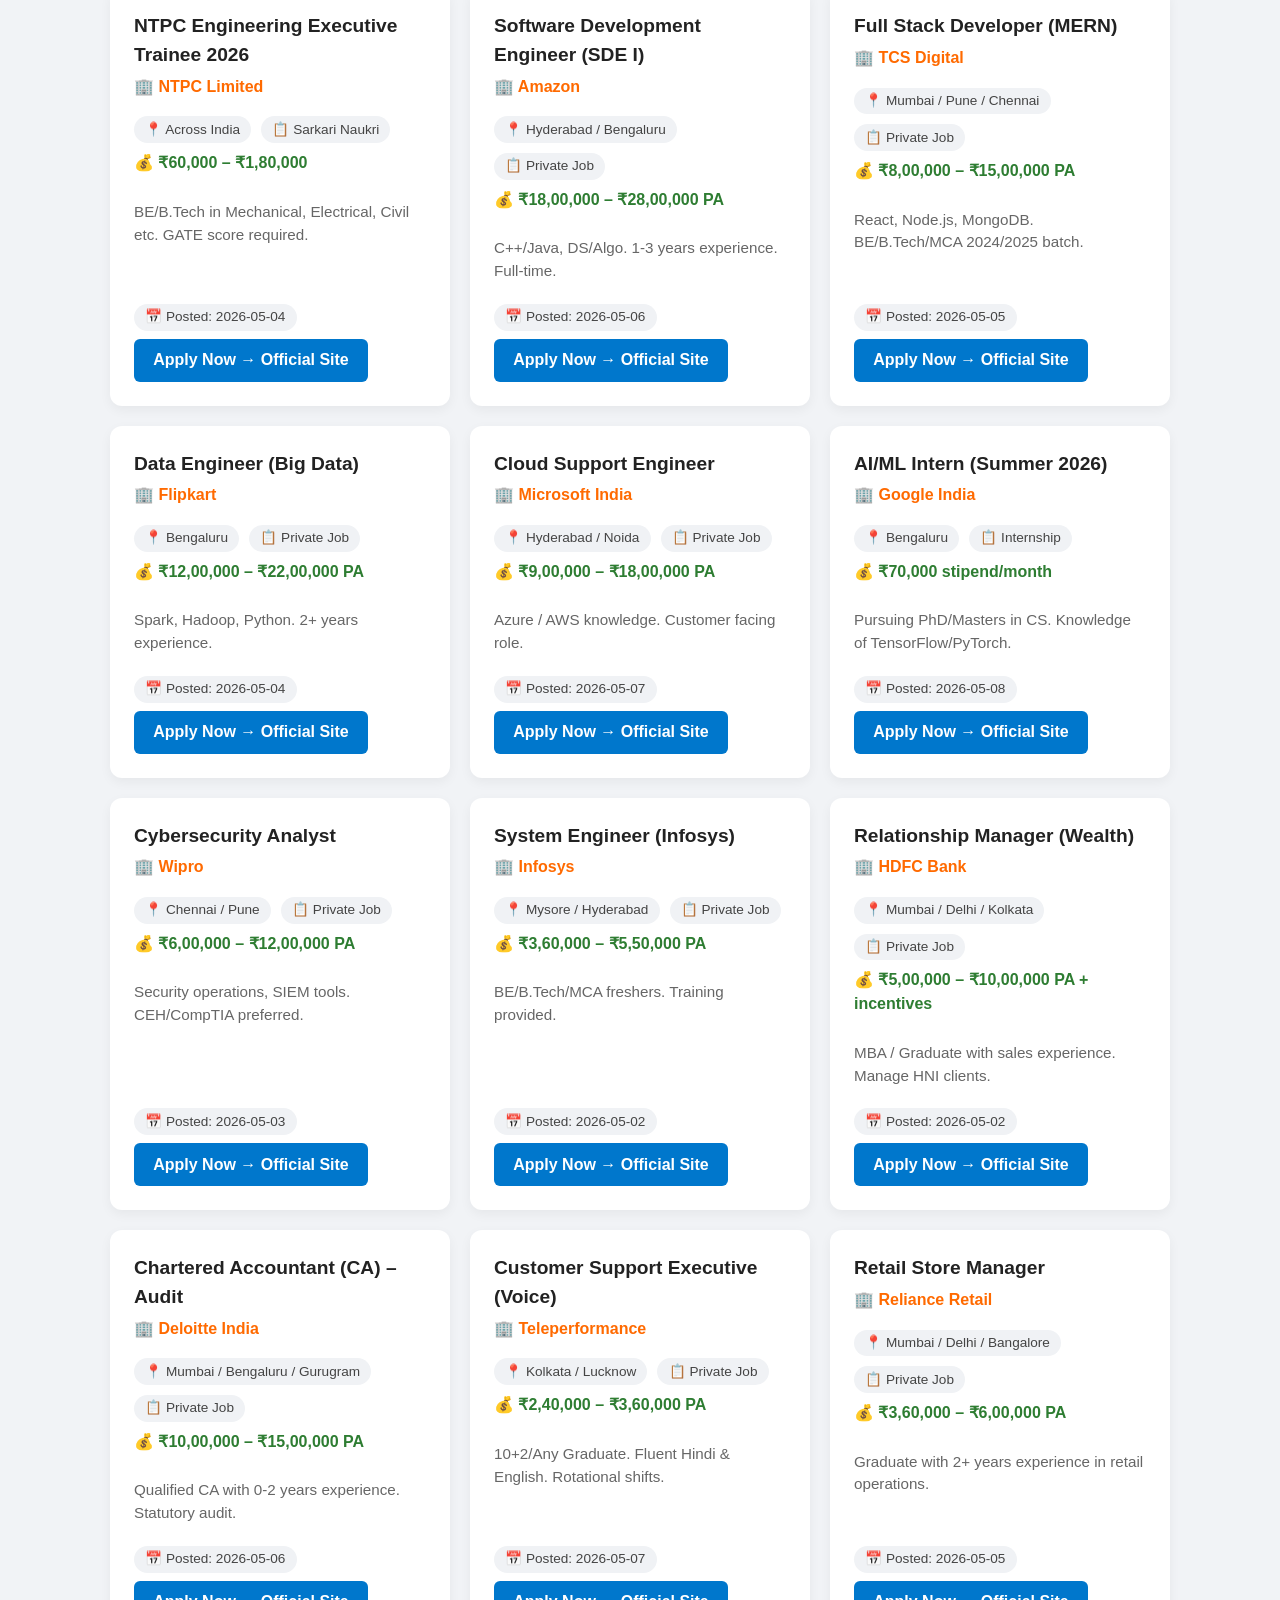
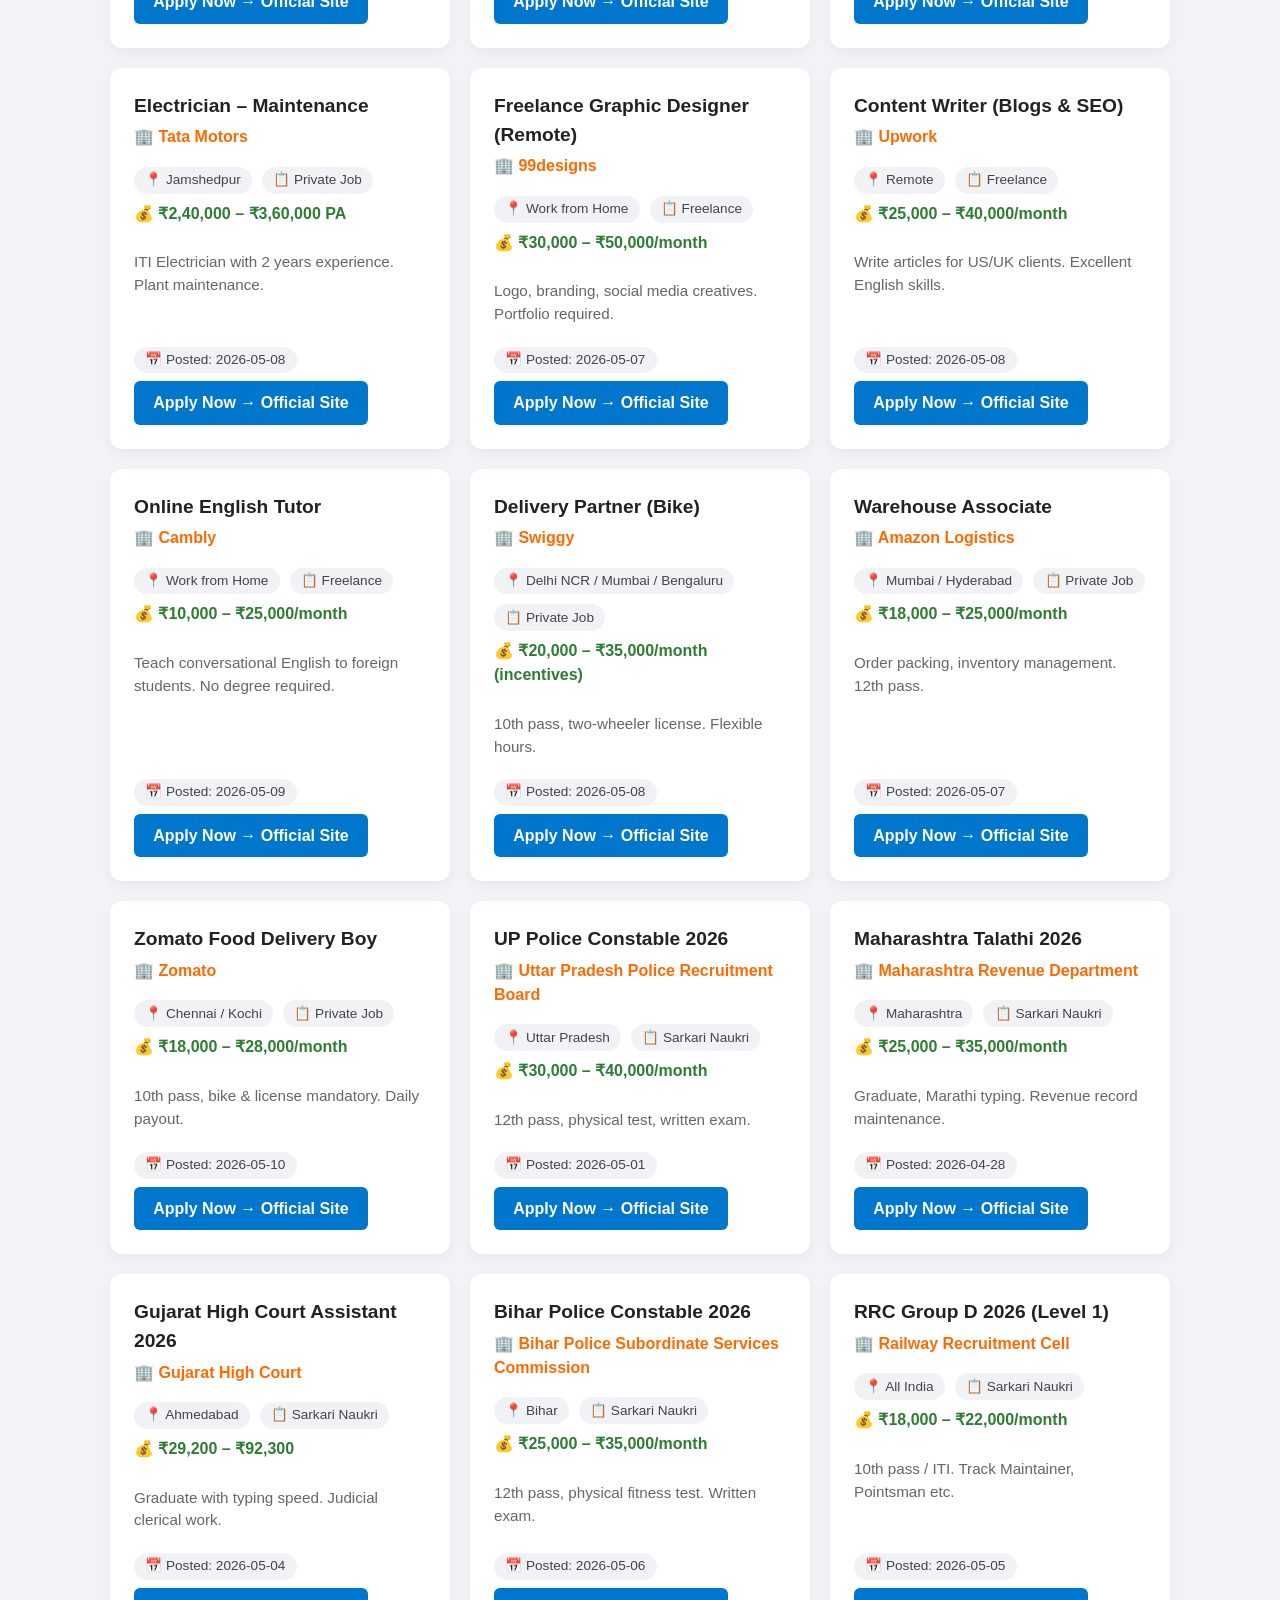
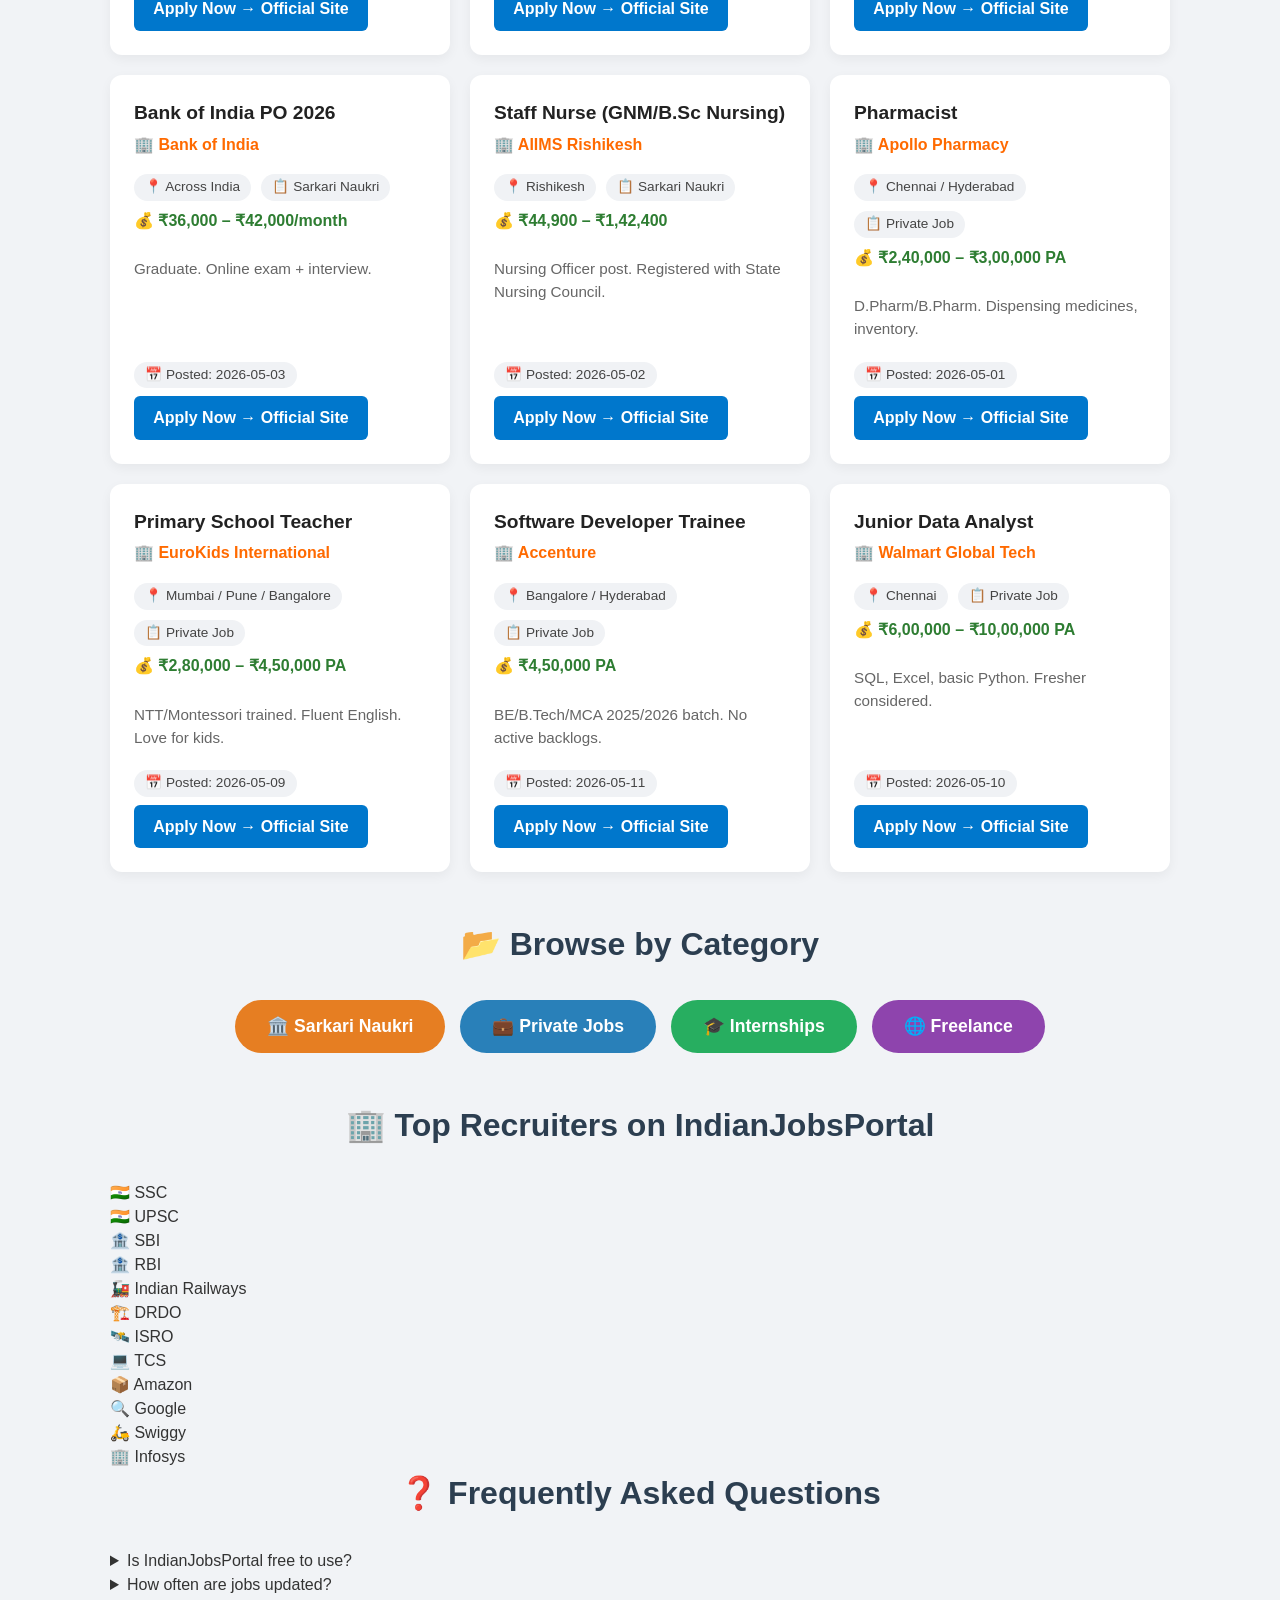
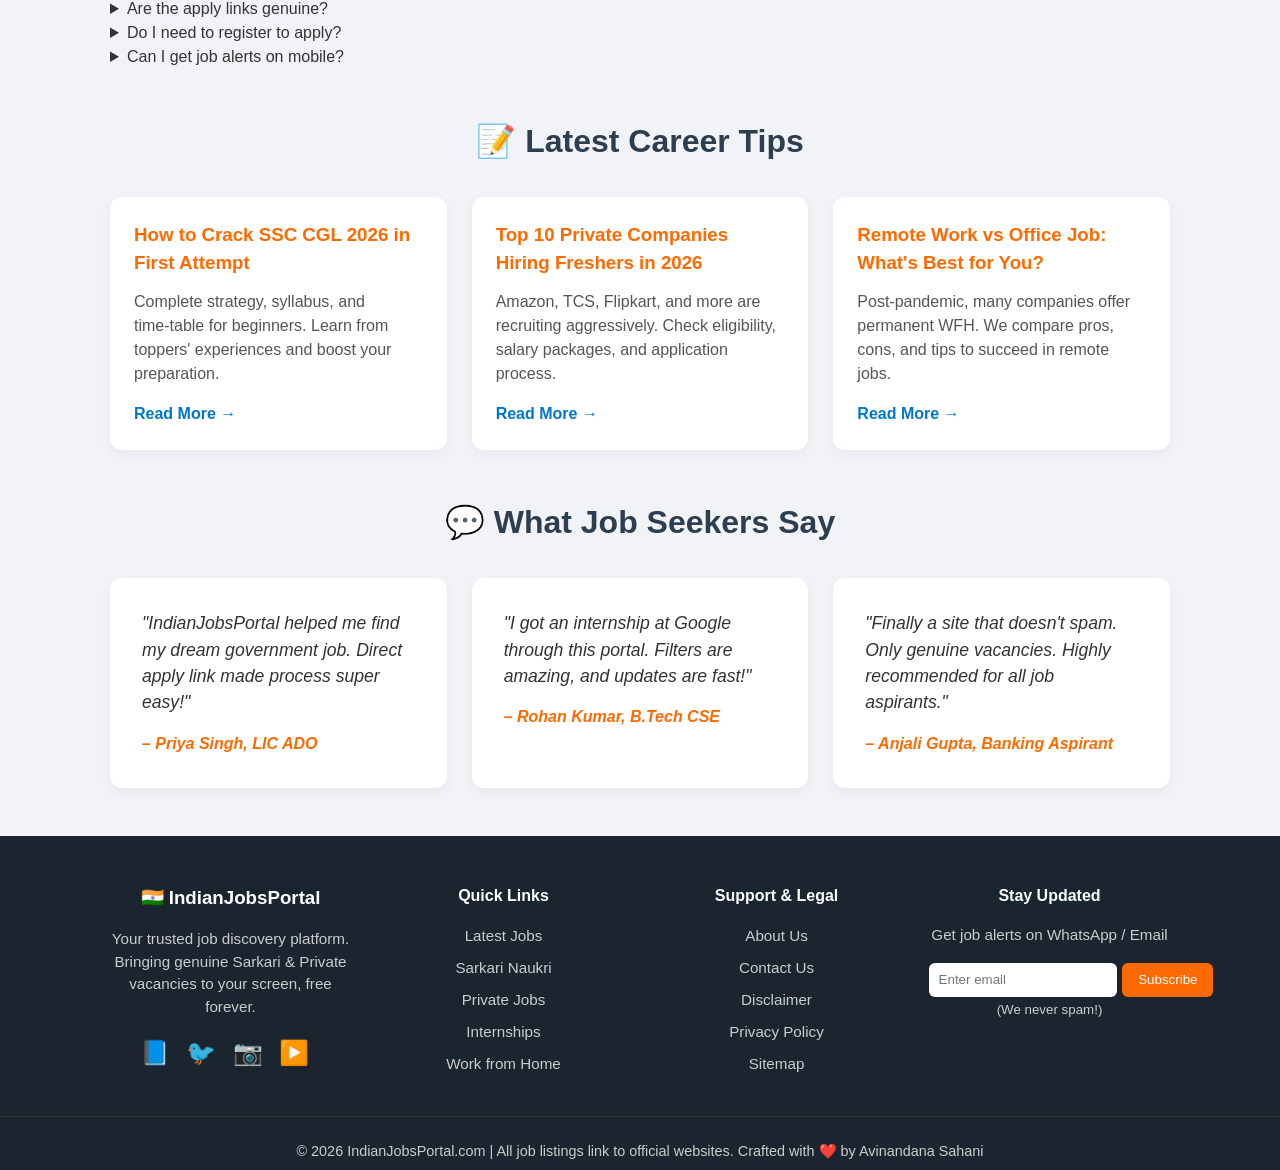
==== commit 38c9a82c: "Update index.html" ====
--- a/index.html
+++ b/index.html
@@ -1,14 +1,20 @@
 <!DOCTYPE html>
 <html lang="en">
 <head>
+  <script async src="https://pagead2.googlesyndication.com/pagead/js/adsbygoogle.js?client=ca-pub-2534169484328474"
+     crossorigin="anonymous"></script>
+
   <meta charset="UTF-8">
   <meta name="viewport" content="width=device-width, initial-scale=1.0">
   <title>Indian Jobs Vacancy 2026 | Sarkari & Private Job Alerts</title>
+
+  <meta name="google-adsense-account" content="ca-pub-2534169484328474">
+
   <link rel="stylesheet" href="style.css">
   <!-- Google AdSense Auto Ads Code yahan paste karo -->
 </head>
 <body>
-  <!-- Header (same) -->
+  <!-- Header -->
   <header class="header">
     <div class="container header-inner">
       <div class="logo">
@@ -24,18 +30,17 @@
     </div>
   </header>
 
-  <!-- ➕ HERO SECTION (naya) -->
+  <!-- HERO SECTION -->
   <section class="hero">
     <div class="container">
       <div class="hero-content">
         <h2>Find Your Perfect Job Today! 🚀</h2>
         <p>Explore thousands of verified Sarkari & Private vacancies across India. 100% Free, Always.</p>
         <div class="hero-stats">
-          <div class="stat-item"><span class="stat-number">32,000+</span> <br>Jobs Listed</div>
+          <div class="stat-item"><span class="stat-number">60+</span> <br>Live Jobs</div>
           <div class="stat-item"><span class="stat-number">100%</span> <br>Free Service</div>
           <div class="stat-item"><span class="stat-number">Direct</span> <br>Official Links</div>
         </div>
-        <!-- Quick search in hero -->
         <div class="hero-search">
           <input type="text" id="heroSearchInput" placeholder="Job title or company...">
           <button onclick="quickSearch()">🔍 Search Now</button>
@@ -44,7 +49,27 @@
     </div>
   </section>
 
-  <!-- ➕ FEATURES SECTION (naya) -->
+  <!-- ➕ LATEST JOBS TICKER (Naya) -->
+  <section class="ticker-section">
+    <div class="container">
+      <div class="ticker-wrap">
+        <div class="ticker-title">🔥 Latest Jobs:</div>
+        <div class="ticker">
+          <div class="ticker-track">
+            <span>SSC CGL 2026 – Apply by 15 May</span>
+            <span>IBPS PO 2026 – Registration Open</span>
+            <span>Amazon SDE I – Bengaluru</span>
+            <span>UPSC Civil Services 2026 – Prelims on 28 June</span>
+            <span>RRB Group D 2026 – 10th Pass</span>
+            <span>Google Internship – Stipend ₹70k</span>
+            <span>SBI Clerk 2026 – 7000+ Vacancies</span>
+          </div>
+        </div>
+      </div>
+    </div>
+  </section>
+
+  <!-- FEATURES SECTION -->
   <section class="features">
     <div class="container">
       <h2 class="section-title">Why Choose IndianJobsPortal?</h2>
@@ -70,7 +95,7 @@
 
   <!-- Main Content -->
   <main class="container">
-    <!-- Search & Filters (same) -->
+    <!-- Search & Filters -->
     <section class="filters-card">
       <h2>Find Your Dream Job</h2>
       <div class="search-box">
@@ -91,6 +116,7 @@
           <option value="Work from Home">Work from Home</option>
           <option value="Uttar Pradesh">Uttar Pradesh</option>
           <option value="Maharashtra">Maharashtra</option>
+          <option value="Bihar">Bihar</option>
         </select>
         <select id="typeFilter">
           <option value="">💼 All Job Types</option>
@@ -110,7 +136,7 @@
     <!-- Job Cards Grid -->
     <div id="jobsContainer" class="jobs-grid"></div>
 
-    <!-- ➕ BROWSE BY CATEGORY (naya) -->
+    <!-- ➕ BROWSE BY CATEGORY -->
     <section class="category-section">
       <h2 class="section-title">📂 Browse by Category</h2>
       <div class="category-buttons">
@@ -121,7 +147,53 @@
       </div>
     </section>
 
-    <!-- ➕ RECENT ARTICLES / BLOG (naya, adds text) -->
+    <!-- ➕ TOP RECRUITERS SECTION (Naya) -->
+    <section class="recruiters-section">
+      <h2 class="section-title">🏢 Top Recruiters on IndianJobsPortal</h2>
+      <div class="recruiter-grid">
+        <div class="recruiter-card">🇮🇳 SSC</div>
+        <div class="recruiter-card">🇮🇳 UPSC</div>
+        <div class="recruiter-card">🏦 SBI</div>
+        <div class="recruiter-card">🏦 RBI</div>
+        <div class="recruiter-card">🚂 Indian Railways</div>
+        <div class="recruiter-card">🏗️ DRDO</div>
+        <div class="recruiter-card">🛰️ ISRO</div>
+        <div class="recruiter-card">💻 TCS</div>
+        <div class="recruiter-card">📦 Amazon</div>
+        <div class="recruiter-card">🔍 Google</div>
+        <div class="recruiter-card">🛵 Swiggy</div>
+        <div class="recruiter-card">🏢 Infosys</div>
+      </div>
+    </section>
+
+    <!-- ➕ FAQ SECTION (Naya, expandable) -->
+    <section class="faq-section">
+      <h2 class="section-title">❓ Frequently Asked Questions</h2>
+      <div class="faq-list">
+        <details>
+          <summary>Is IndianJobsPortal free to use?</summary>
+          <p>Absolutely! We charge no fee for any job listing. All information is freely accessible.</p>
+        </details>
+        <details>
+          <summary>How often are jobs updated?</summary>
+          <p>Our team updates the portal daily, sometimes multiple times a day, as soon as a new official notification is released.</p>
+        </details>
+        <details>
+          <summary>Are the apply links genuine?</summary>
+          <p>Yes, every "Apply Now" button takes you to the official career/recruitment page of the respective organization. We never use third-party links.</p>
+        </details>
+        <details>
+          <summary>Do I need to register to apply?</summary>
+          <p>No registration on our site is required. However, the official website may ask you to register for the specific job application.</p>
+        </details>
+        <details>
+          <summary>Can I get job alerts on mobile?</summary>
+          <p>We are working on push notifications. For now, you can bookmark our page and visit regularly. You can also subscribe to our newsletter in the footer.</p>
+        </details>
+      </div>
+    </section>
+
+    <!-- RECENT ARTICLES / BLOG -->
     <section class="blog-section">
       <h2 class="section-title">📝 Latest Career Tips</h2>
       <div class="blog-grid">
@@ -143,7 +215,7 @@
       </div>
     </section>
 
-    <!-- ➕ TESTIMONIALS (naya, dummy) -->
+    <!-- TESTIMONIALS -->
     <section class="testimonials">
       <h2 class="section-title">💬 What Job Seekers Say</h2>
       <div class="testimonial-grid">
@@ -163,10 +235,9 @@
     </section>
   </main>
 
-  <!-- ➕ FOOTER – stylish multi‑column -->
+  <!-- FOOTER (already improved) -->
   <footer class="footer">
     <div class="container footer-grid">
-      <!-- About Column -->
       <div class="footer-col">
         <h3>🇮🇳 IndianJobsPortal</h3>
         <p>Your trusted job discovery platform. Bringing genuine Sarkari & Private vacancies to your screen, free forever.</p>
@@ -174,7 +245,6 @@
           <span>📘</span> <span>🐦</span> <span>📷</span> <span>▶️</span>
         </div>
       </div>
-      <!-- Quick Links Column -->
       <div class="footer-col">
         <h4>Quick Links</h4>
         <ul>
@@ -185,7 +255,6 @@
           <li><a href="#">Work from Home</a></li>
         </ul>
       </div>
-      <!-- Support Column -->
       <div class="footer-col">
         <h4>Support & Legal</h4>
         <ul>
@@ -196,7 +265,6 @@
           <li><a href="#">Sitemap</a></li>
         </ul>
       </div>
-      <!-- Newsletter / Contact Column -->
       <div class="footer-col">
         <h4>Stay Updated</h4>
         <p>Get job alerts on WhatsApp / Email</p>
--- a/style.css
+++ b/style.css
@@ -13,23 +13,9 @@
 }
 
 .container {
-  max-width: 1300px;
+  max-width: 1100px;
   margin: auto;
   padding: 0 20px;
-}
-
-/* Ads Styling */
-.ad-banner {
-  background: #e0e0e0;
-  text-align: center;
-  padding: 10px;
-  margin: 0 auto 10px;
-  border: 1px dashed #aaa;
-  font-size: 0.9rem;
-  color: #666;
-  max-width: 728px;
-  margin-left: auto;
-  margin-right: auto;
 }
 
 /* Header */
@@ -74,59 +60,13 @@
   text-decoration: underline;
 }
 
-/* Main Layout - Two Columns */
-.main-layout {
-  display: flex;
-  gap: 25px;
-  margin: 25px auto;
-  align-items: flex-start;
-}
-
-.content {
-  flex: 1;
-  min-width: 0;
-}
-
-.sidebar {
-  width: 300px;
-  flex-shrink: 0;
-}
-
-.sticky-ads {
-  position: sticky;
-  top: 20px;
-}
-
-.ad-rectangle {
-  background: #e0e0e0;
-  border: 1px dashed #aaa;
-  margin-bottom: 20px;
-  text-align: center;
-  padding: 40px 10px;
-  min-height: 250px;
-  display: flex;
-  align-items: center;
-  justify-content: center;
-  color: #666;
-  font-size: 0.9rem;
-}
-
-.infeed-ad {
-  display: none; /* Hidden by default; can show between job cards */
-  background: #e0e0e0;
-  border: 1px dashed #aaa;
-  text-align: center;
-  padding: 20px;
-  margin: 20px 0;
-}
-
 /* Filters Card */
 .filters-card {
   background: white;
   padding: 1.5rem;
   border-radius: 12px;
   box-shadow: 0 2px 8px rgba(0,0,0,0.05);
-  margin-bottom: 1.5rem;
+  margin: 2rem 0 1.5rem;
 }
 .filters-card h2 {
   font-size: 1.5rem;
@@ -194,7 +134,7 @@
   display: grid;
   grid-template-columns: repeat(auto-fill, minmax(300px, 1fr));
   gap: 20px;
-  margin-bottom: 20px;
+  margin-bottom: 2rem;
 }
 
 .job-card {
@@ -278,34 +218,22 @@
   padding: 1.5rem;
   margin-top: 2rem;
 }
+.footer-nav {
+  margin-bottom: 10px;
+}
+.footer-nav a {
+  color: #ccc;
+  text-decoration: none;
+  margin: 0 12px;
+  font-size: 0.9rem;
+}
+.footer-nav a:hover {
+  text-decoration: underline;
+  color: white;
+}
 
 /* Responsive */
 @media (max-width: 900px) {
-  .main-layout {
-    flex-direction: column;
-  }
-  .sidebar {
-    width: 100%;
-  }
-  .sticky-ads {
-    position: static;
-    display: flex;
-    gap: 15px;
-    justify-content: space-around;
-    flex-wrap: wrap;
-  }
-  .ad-rectangle {
-    min-width: 250px;
-    flex: 1;
-  }
-}
-@media (max-width: 600px) {
-  .search-box {
-    flex-direction: column;
-  }
-  .filter-row {
-    flex-direction: column;
-  }
   .header-inner {
     flex-direction: column;
     gap: 10px;
@@ -314,4 +242,261 @@
   .nav {
     justify-content: center;
   }
-}+}
+@media (max-width: 600px) {
+  .search-box {
+    flex-direction: column;
+  }
+  .filter-row {
+    flex-direction: column;
+  }
+  .logo h1 {
+    font-size: 1.8rem;
+  }
+}
+
+/* ========== HERO SECTION ========== */
+.hero {
+  background: linear-gradient(135deg, #ff9a56, #ff6a00);
+  color: white;
+  padding: 4rem 0;
+  text-align: center;
+  margin-bottom: 2rem;
+}
+.hero-content h2 {
+  font-size: 2.8rem;
+  margin-bottom: 1rem;
+}
+.hero-content p {
+  font-size: 1.3rem;
+  margin-bottom: 2rem;
+  opacity: 0.95;
+}
+.hero-stats {
+  display: flex;
+  justify-content: center;
+  gap: 3rem;
+  flex-wrap: wrap;
+  margin-bottom: 2rem;
+}
+.stat-item {
+  font-size: 1.2rem;
+  background: rgba(255,255,255,0.2);
+  padding: 1rem 2rem;
+  border-radius: 12px;
+}
+.stat-number {
+  font-size: 2rem;
+  font-weight: 700;
+  display: block;
+}
+.hero-search {
+  display: flex;
+  justify-content: center;
+  gap: 10px;
+  margin-top: 1rem;
+}
+.hero-search input {
+  padding: 0.9rem 1.5rem;
+  width: 300px;
+  border: none;
+  border-radius: 30px;
+  font-size: 1rem;
+}
+.hero-search button {
+  background: #2c3e50;
+  color: white;
+  border: none;
+  padding: 0.9rem 2rem;
+  border-radius: 30px;
+  font-weight: bold;
+  cursor: pointer;
+}
+.hero-search button:hover {
+  background: #1a252f;
+}
+
+/* ========== FEATURES SECTION ========== */
+.features {
+  background: white;
+  padding: 3rem 0;
+}
+.section-title {
+  text-align: center;
+  font-size: 2rem;
+  color: #2c3e50;
+  margin-bottom: 2rem;
+}
+.features-grid {
+  display: grid;
+  grid-template-columns: repeat(auto-fit, minmax(250px, 1fr));
+  gap: 25px;
+}
+.feature-card {
+  text-align: center;
+  padding: 2rem 1.5rem;
+  background: #f9f9f9;
+  border-radius: 16px;
+  transition: transform 0.2s;
+}
+.feature-card:hover {
+  transform: translateY(-5px);
+}
+.feature-icon {
+  font-size: 3rem;
+  margin-bottom: 1rem;
+}
+.feature-card h3 {
+  color: #ff6a00;
+  margin-bottom: 0.5rem;
+}
+
+/* ========== CATEGORY BROWSE ========== */
+.category-section {
+  margin: 3rem 0;
+}
+.category-buttons {
+  display: flex;
+  flex-wrap: wrap;
+  justify-content: center;
+  gap: 15px;
+}
+.cat-btn {
+  border: none;
+  padding: 1rem 2rem;
+  border-radius: 50px;
+  font-size: 1.1rem;
+  font-weight: 600;
+  cursor: pointer;
+  transition: 0.3s;
+  color: white;
+}
+.sarkari-btn { background: #e67e22; }
+.sarkari-btn:hover { background: #d35400; }
+.private-btn { background: #2980b9; }
+.private-btn:hover { background: #1f618d; }
+.intern-btn { background: #27ae60; }
+.intern-btn:hover { background: #1e8449; }
+.freelance-btn { background: #8e44ad; }
+.freelance-btn:hover { background: #6c3483; }
+
+/* ========== BLOG CARDS ========== */
+.blog-section {
+  margin: 3rem 0;
+}
+.blog-grid {
+  display: grid;
+  grid-template-columns: repeat(auto-fit, minmax(280px, 1fr));
+  gap: 25px;
+}
+.blog-card {
+  background: white;
+  padding: 1.5rem;
+  border-radius: 12px;
+  box-shadow: 0 4px 12px rgba(0,0,0,0.05);
+}
+.blog-card h3 {
+  color: #ff6a00;
+  margin-bottom: 0.8rem;
+}
+.blog-card p {
+  color: #555;
+  margin-bottom: 1rem;
+}
+.blog-card a {
+  color: #0077cc;
+  text-decoration: none;
+  font-weight: 600;
+}
+
+/* ========== TESTIMONIALS ========== */
+.testimonials {
+  margin: 3rem 0;
+}
+.testimonial-grid {
+  display: grid;
+  grid-template-columns: repeat(auto-fit, minmax(280px, 1fr));
+  gap: 25px;
+}
+.testimonial-card {
+  background: white;
+  padding: 2rem;
+  border-radius: 12px;
+  box-shadow: 0 4px 12px rgba(0,0,0,0.05);
+  font-style: italic;
+}
+.testimonial-card p {
+  font-size: 1.1rem;
+  margin-bottom: 1rem;
+}
+.testimonial-card strong {
+  display: block;
+  color: #ff6a00;
+}
+
+/* ========== FOOTER (multi‑column) ========== */
+.footer {
+  background: #1a252f;
+  color: #ccc;
+  padding: 3rem 0 0.5rem;
+  margin-top: 3rem;
+}
+.footer-grid {
+  display: grid;
+  grid-template-columns: repeat(auto-fit, minmax(200px, 1fr));
+  gap: 2rem;
+  margin-bottom: 2rem;
+}
+.footer-col h3, .footer-col h4 {
+  color: white;
+  margin-bottom: 1rem;
+}
+.footer-col p {
+  font-size: 0.95rem;
+  margin-bottom: 1rem;
+}
+.footer-col ul {
+  list-style: none;
+  padding: 0;
+}
+.footer-col ul li {
+  margin-bottom: 0.5rem;
+}
+.footer-col ul li a {
+  color: #ccc;
+  text-decoration: none;
+  font-size: 0.95rem;
+}
+.footer-col ul li a:hover {
+  color: #ff6a00;
+}
+.social-icons span {
+  font-size: 1.5rem;
+  margin-right: 12px;
+  cursor: pointer;
+}
+.newsletter-form {
+  display: flex;
+  gap: 5px;
+  margin-top: 0.8rem;
+}
+.newsletter-form input {
+  flex: 1;
+  padding: 0.6rem;
+  border-radius: 6px;
+  border: none;
+}
+.newsletter-form button {
+  background: #ff6a00;
+  border: none;
+  color: white;
+  padding: 0.6rem 1rem;
+  border-radius: 6px;
+  cursor: pointer;
+}
+.footer-bottom {
+  text-align: center;
+  border-top: 1px solid #333;
+  padding-top: 1.5rem;
+  font-size: 0.9rem;
+}
